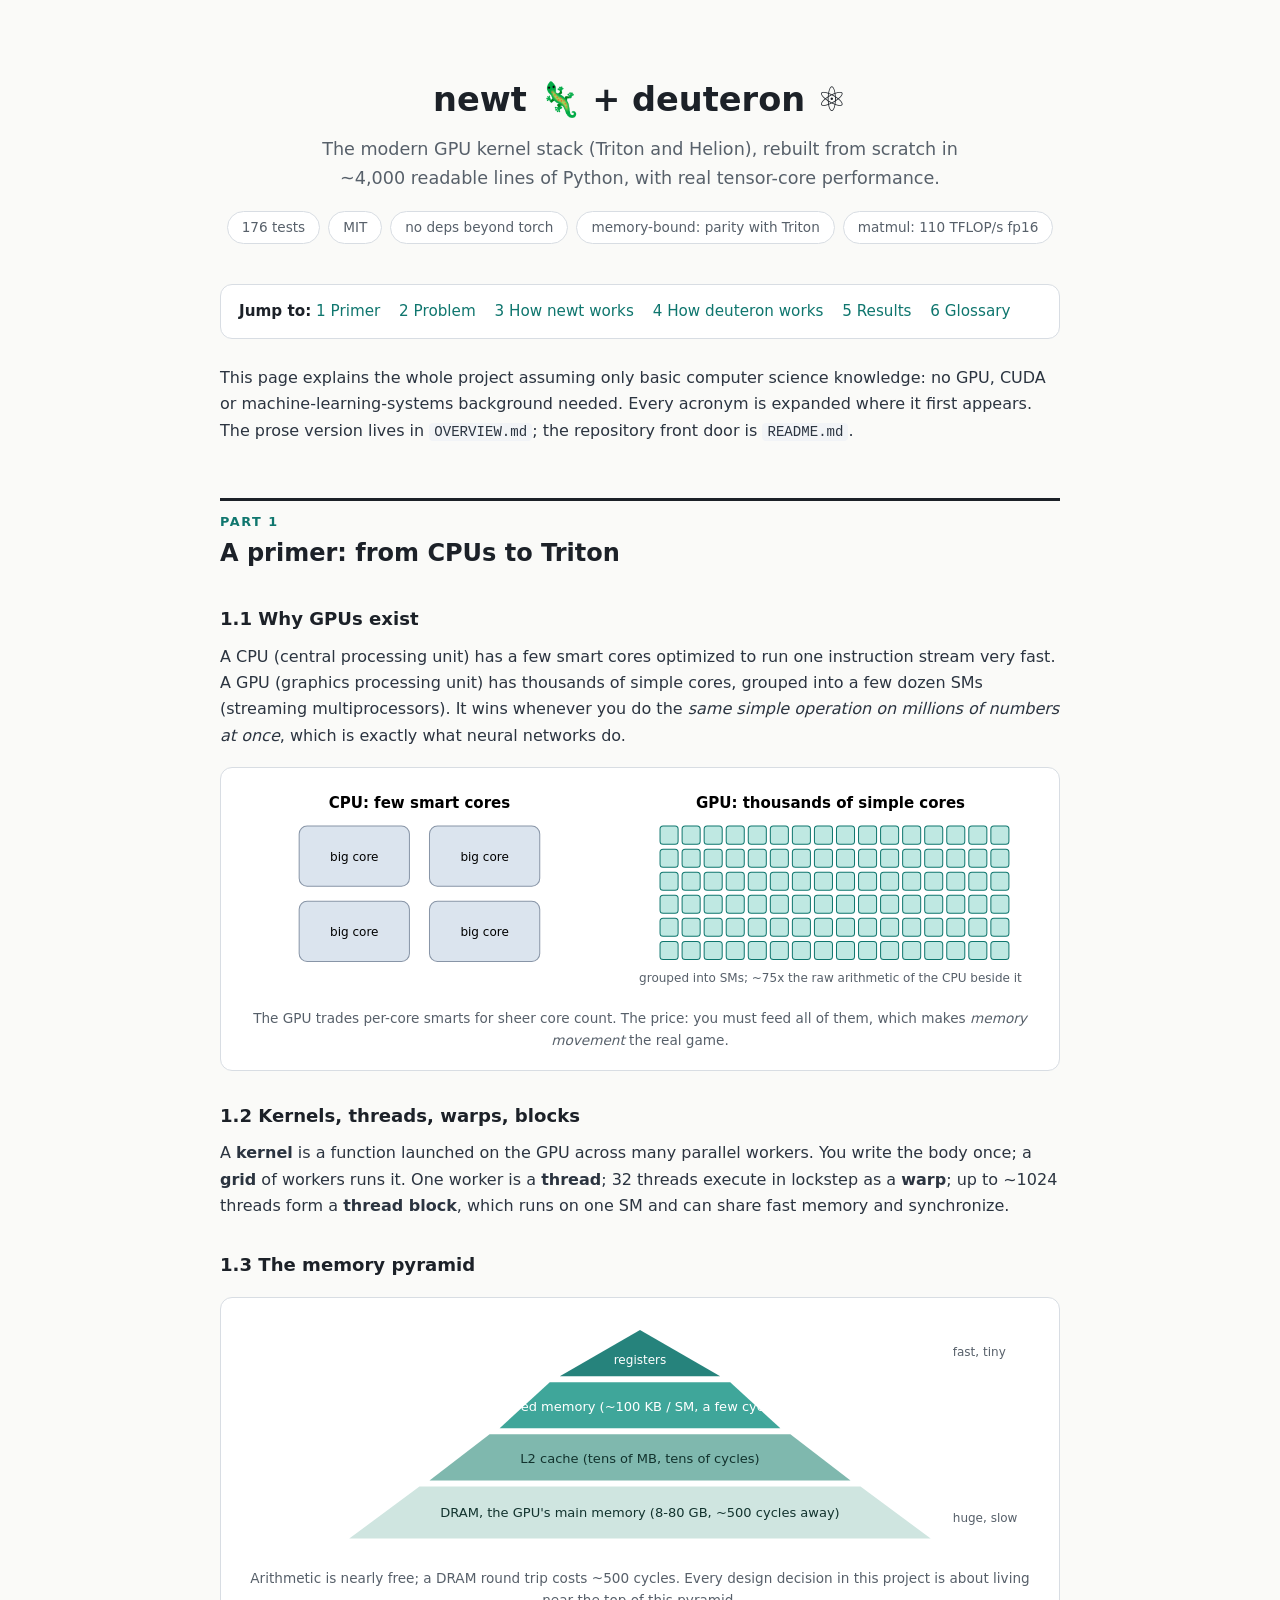
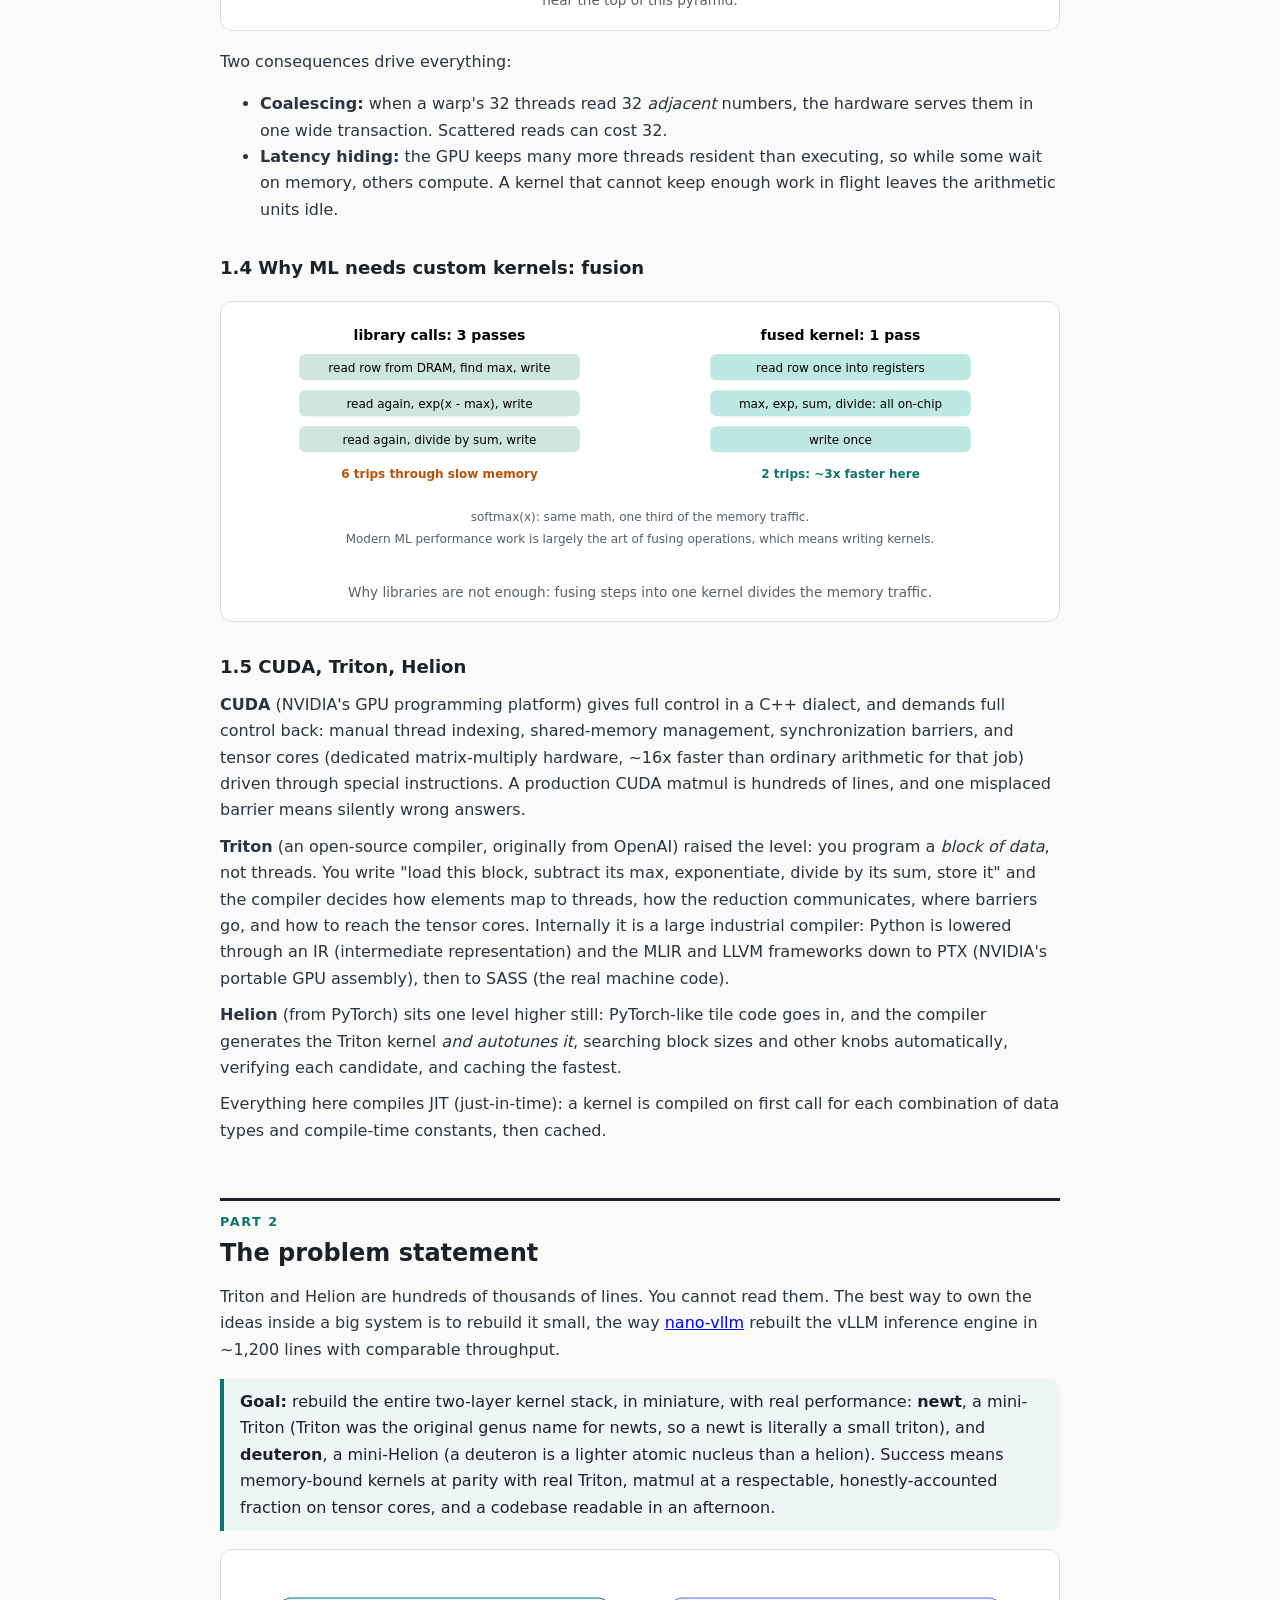
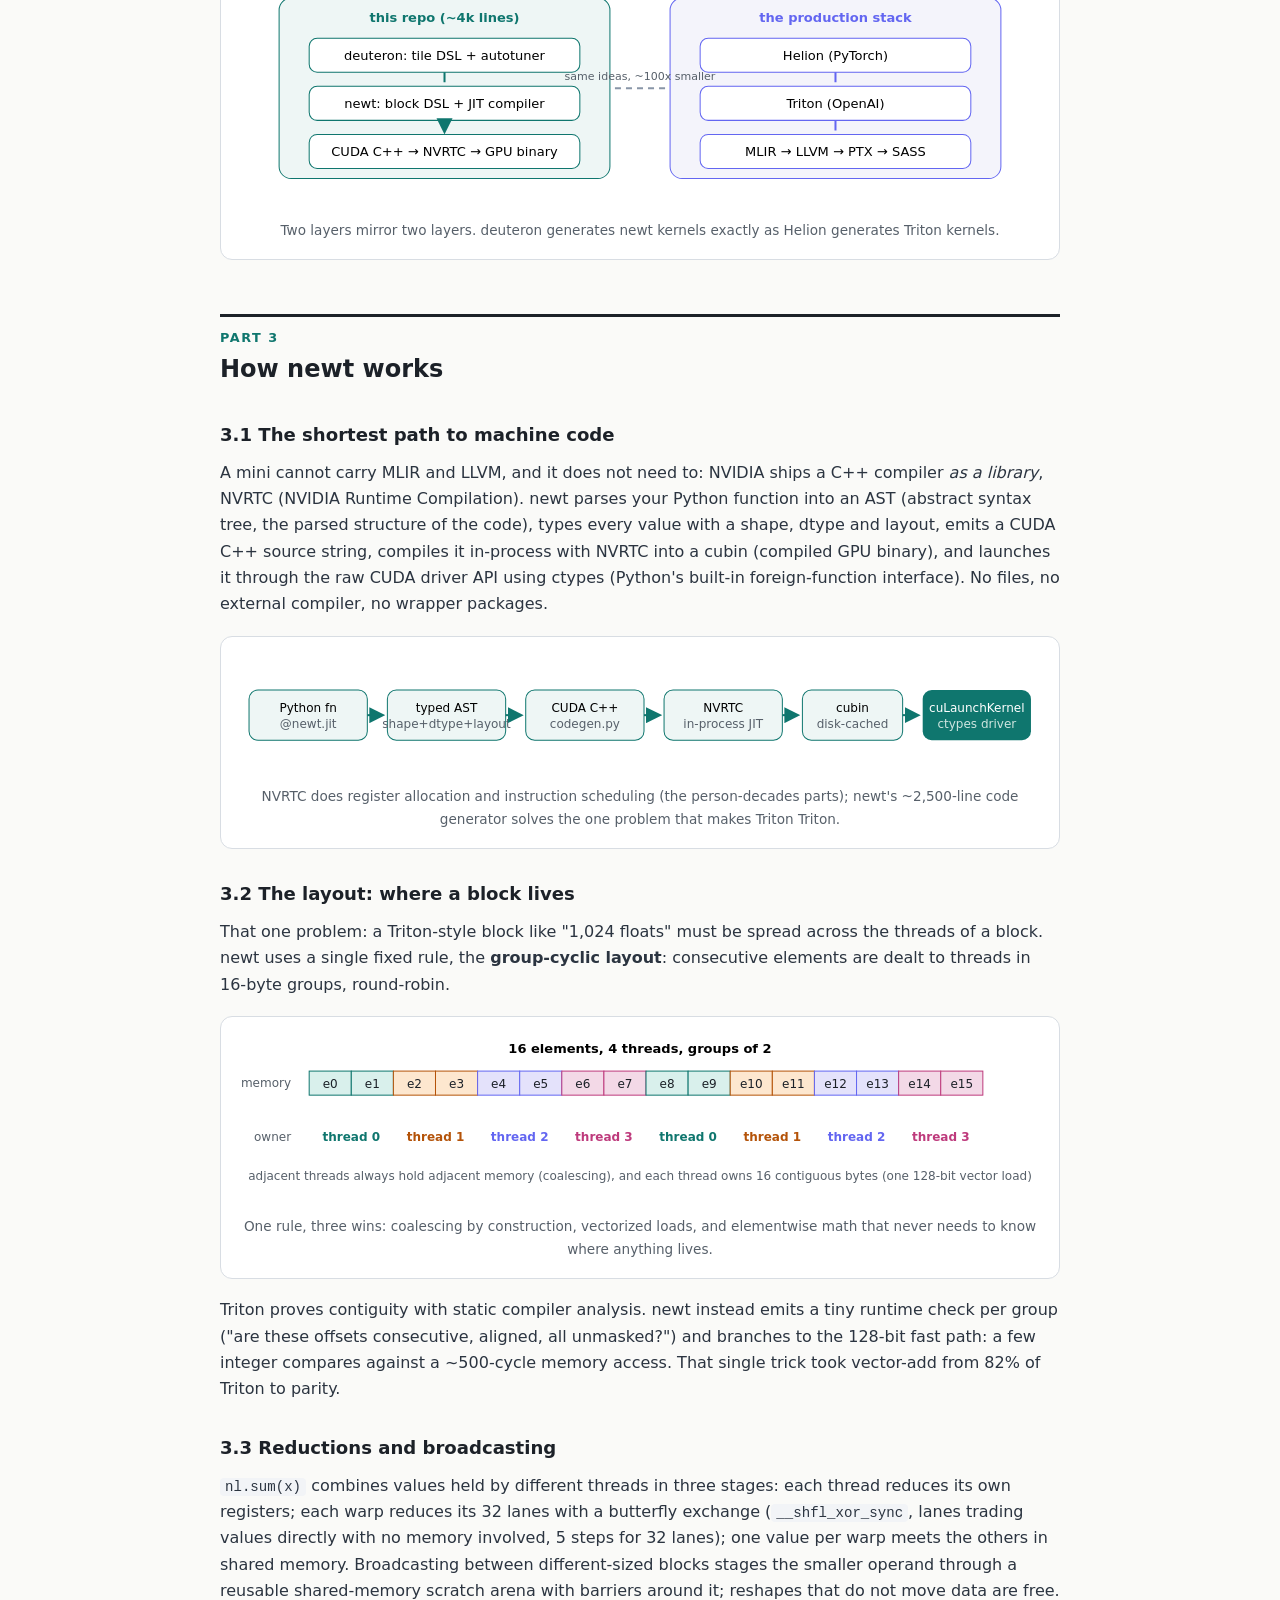
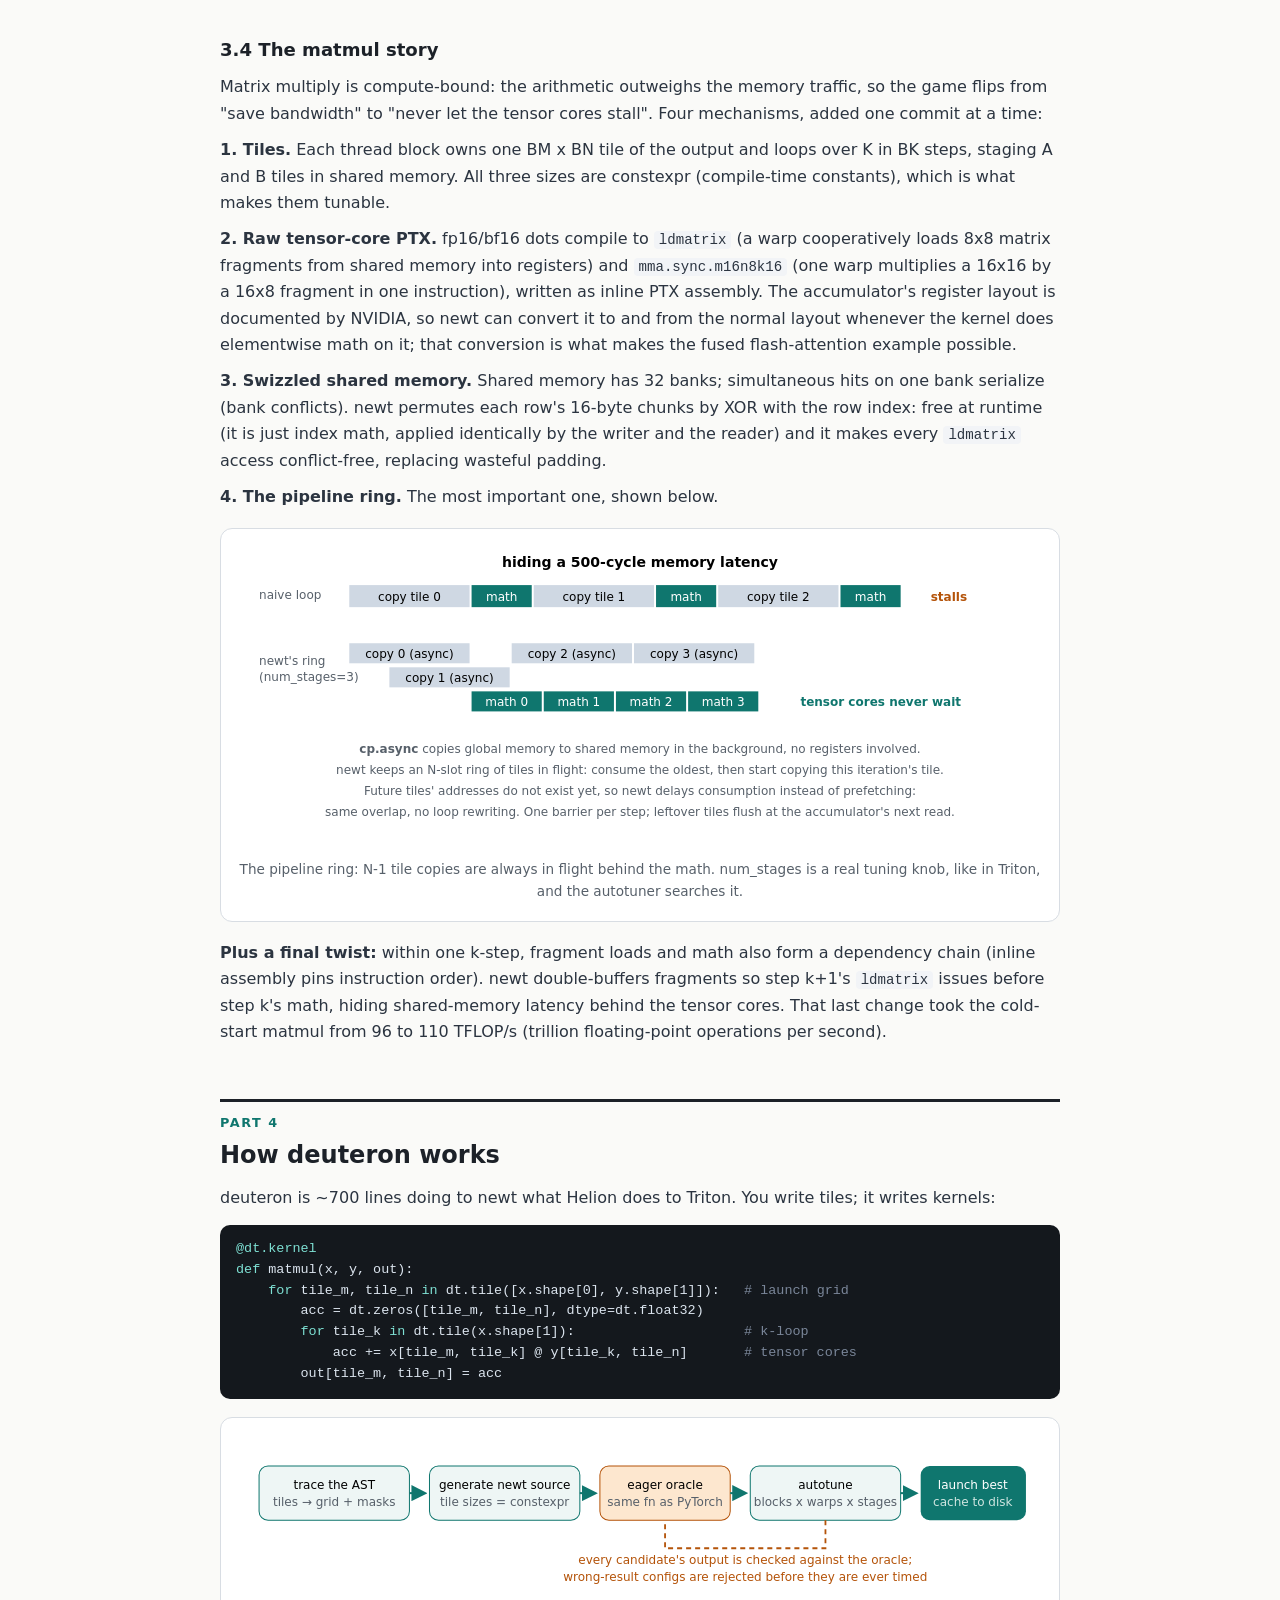
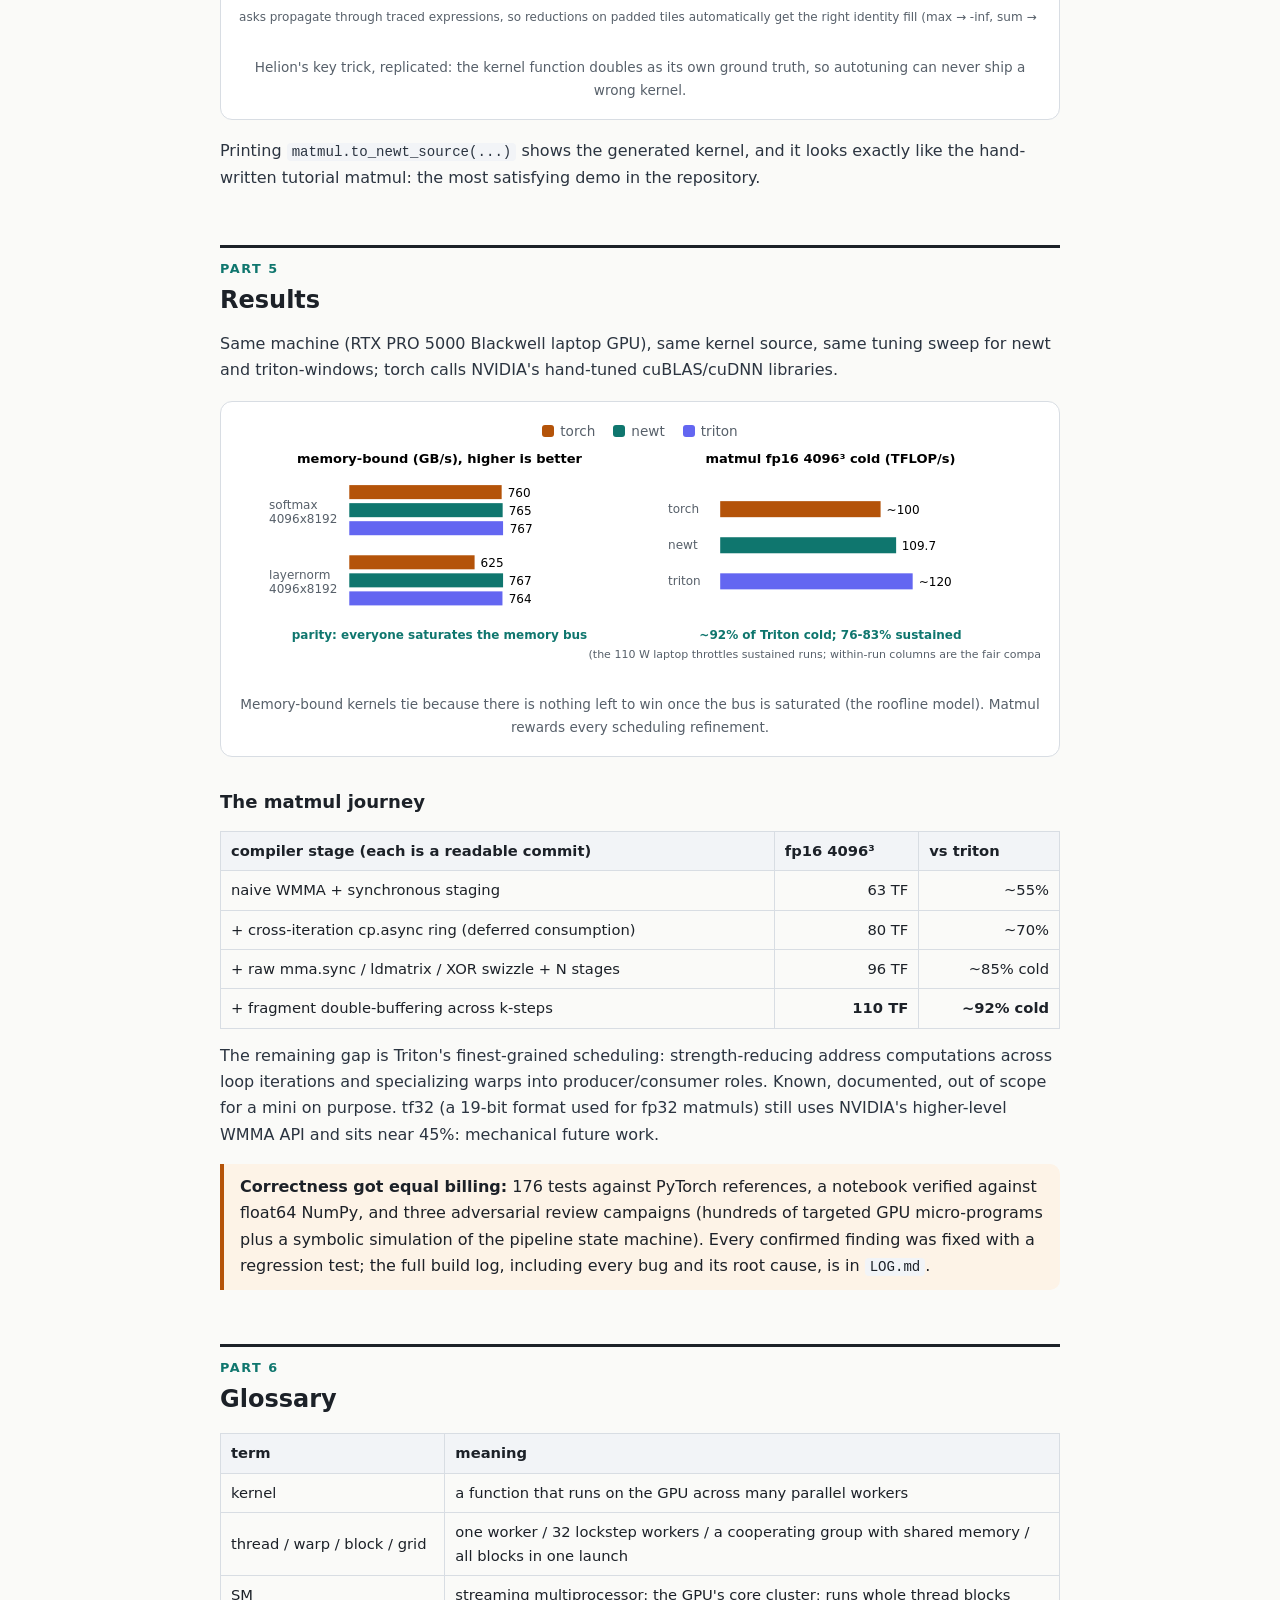
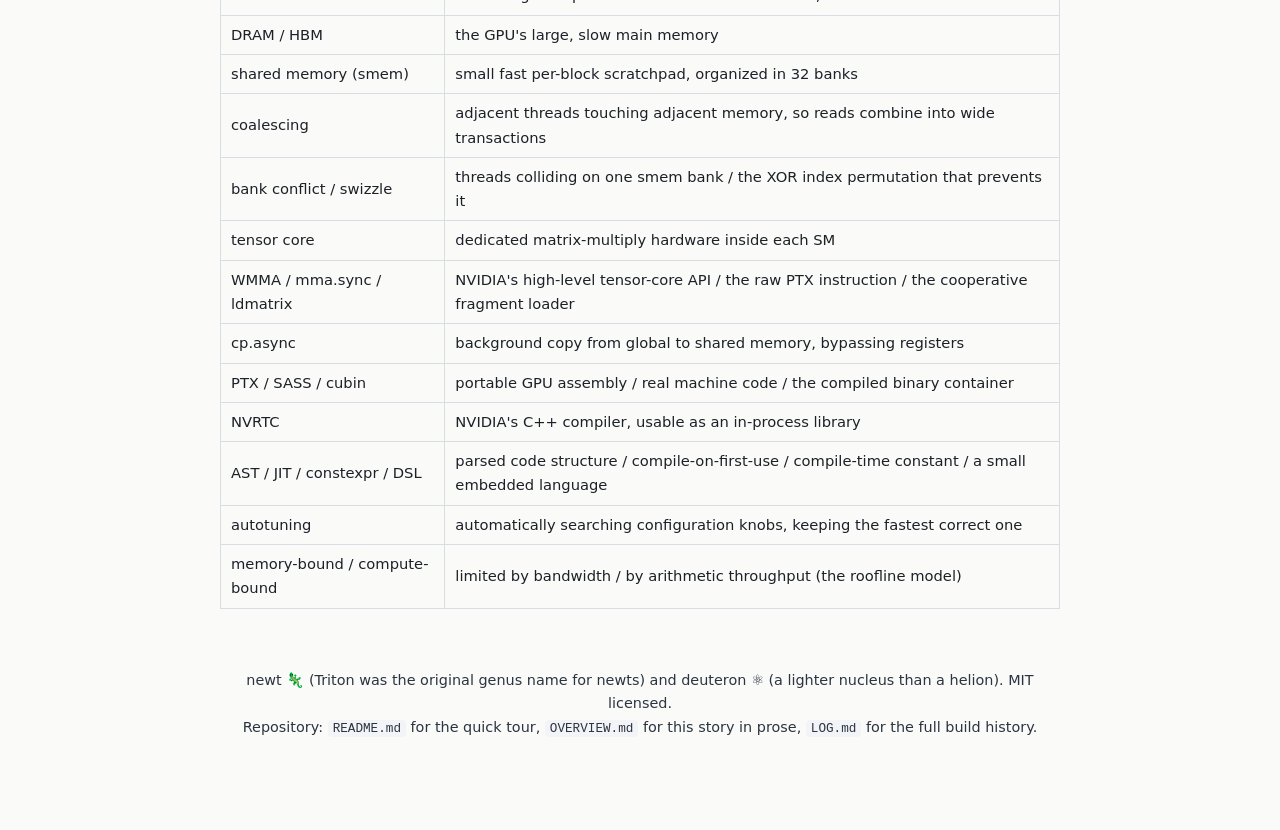
==== OVERVIEW.html @ 7260cf11 "Docs: rewritten README and a from-zero OVERVIEW (markdown + HTML) README is now the full front door:" ====
<!DOCTYPE html>
<html lang="en">
<head>
<meta charset="utf-8">
<meta name="viewport" content="width=device-width, initial-scale=1">
<title>newt + deuteron: the GPU kernel stack, rebuilt small</title>
<style>
  :root {
    --bg: #fafaf8; --ink: #1c2128; --muted: #57606a; --line: #d8dde3;
    --card: #ffffff; --accent: #0f766e; --accent2: #b45309; --code: #f2f4f7;
    --newt: #0f766e; --triton: #6366f1; --torch: #b45309;
  }
  * { box-sizing: border-box; }
  body { margin: 0; font: 16px/1.65 system-ui, "Segoe UI", Roboto, sans-serif;
         color: var(--ink); background: var(--bg); }
  .wrap { max-width: 880px; margin: 0 auto; padding: 24px 20px 80px; }
  header.hero { text-align: center; padding: 48px 0 8px; }
  header.hero h1 { font-size: 2.1rem; margin: 0 0 8px; }
  header.hero p.sub { color: var(--muted); font-size: 1.1rem; margin: 0 auto 6px; max-width: 640px; }
  .pillrow { display: flex; gap: 8px; justify-content: center; flex-wrap: wrap; margin: 18px 0 6px; }
  .pill { background: var(--card); border: 1px solid var(--line); border-radius: 999px;
          padding: 4px 14px; font-size: .85rem; color: var(--muted); }
  nav.toc { background: var(--card); border: 1px solid var(--line); border-radius: 12px;
            padding: 14px 18px; margin: 26px 0; font-size: .95rem; }
  nav.toc a { color: var(--accent); text-decoration: none; margin-right: 14px; white-space: nowrap; }
  h2 { font-size: 1.5rem; margin: 54px 0 6px; padding-top: 10px; border-top: 3px solid var(--ink); }
  h2 .kicker { display: block; font-size: .8rem; letter-spacing: .12em; text-transform: uppercase;
               color: var(--accent); margin-bottom: 2px; }
  h3 { font-size: 1.13rem; margin: 30px 0 6px; }
  p, li { color: #2b3440; }
  p { margin: 10px 0; }
  .figure { background: var(--card); border: 1px solid var(--line); border-radius: 12px;
            padding: 18px; margin: 18px 0; }
  .figure figcaption { font-size: .85rem; color: var(--muted); margin-top: 10px; text-align: center; }
  svg { width: 100%; height: auto; display: block; }
  svg text { font-family: system-ui, "Segoe UI", sans-serif; }
  code, pre { font-family: ui-monospace, "Cascadia Code", Consolas, monospace; }
  code { background: var(--code); border-radius: 4px; padding: 1px 5px; font-size: .88em; }
  pre { background: #14181d; color: #dbe4ee; border-radius: 10px; padding: 14px 16px;
        overflow-x: auto; font-size: .84rem; line-height: 1.55; }
  pre .k { color: #7ee0d3; } pre .c { color: #7a8699; } pre .s { color: #f2c078; }
  table { border-collapse: collapse; width: 100%; margin: 14px 0; font-size: .92rem; }
  th, td { border: 1px solid var(--line); padding: 7px 10px; text-align: left; }
  th { background: var(--code); }
  td.num { text-align: right; font-variant-numeric: tabular-nums; }
  .callout { border-left: 4px solid var(--accent); background: #eef6f5; border-radius: 0 10px 10px 0;
             padding: 10px 16px; margin: 16px 0; }
  .callout.warn { border-color: var(--accent2); background: #fdf3e7; }
  .grid2 { display: grid; grid-template-columns: 1fr 1fr; gap: 16px; }
  @media (max-width: 700px) { .grid2 { grid-template-columns: 1fr; } }
  .legend { display: flex; gap: 18px; justify-content: center; font-size: .85rem; color: var(--muted); }
  .legend span::before { content: ""; display: inline-block; width: 12px; height: 12px;
                          border-radius: 3px; margin-right: 6px; vertical-align: -1px; }
  .legend .l-newt::before { background: var(--newt); }
  .legend .l-triton::before { background: var(--triton); }
  .legend .l-torch::before { background: var(--torch); }
  footer { margin-top: 60px; color: var(--muted); font-size: .9rem; text-align: center; }
</style>
</head>
<body>
<div class="wrap">

<header class="hero">
  <h1>newt 🦎 + deuteron ⚛</h1>
  <p class="sub">The modern GPU kernel stack (Triton and Helion), rebuilt from scratch
     in ~4,000 readable lines of Python, with real tensor-core performance.</p>
  <div class="pillrow">
    <span class="pill">176 tests</span><span class="pill">MIT</span>
    <span class="pill">no deps beyond torch</span>
    <span class="pill">memory-bound: parity with Triton</span>
    <span class="pill">matmul: 110 TFLOP/s fp16</span>
  </div>
</header>

<nav class="toc">
  <strong>Jump to:</strong>
  <a href="#primer">1 Primer</a>
  <a href="#problem">2 Problem</a>
  <a href="#newt">3 How newt works</a>
  <a href="#deuteron">4 How deuteron works</a>
  <a href="#results">5 Results</a>
  <a href="#glossary">6 Glossary</a>
</nav>

<p>This page explains the whole project assuming only basic computer science
knowledge: no GPU, CUDA or machine-learning-systems background needed. Every
acronym is expanded where it first appears. The prose version lives in
<code>OVERVIEW.md</code>; the repository front door is <code>README.md</code>.</p>

<!-- ============================ PRIMER ============================ -->
<h2 id="primer"><span class="kicker">Part 1</span>A primer: from CPUs to Triton</h2>

<h3>1.1 Why GPUs exist</h3>
<p>A CPU (central processing unit) has a few smart cores optimized to run one
instruction stream very fast. A GPU (graphics processing unit) has thousands
of simple cores, grouped into a few dozen SMs (streaming multiprocessors).
It wins whenever you do the <em>same simple operation on millions of numbers at
once</em>, which is exactly what neural networks do.</p>

<figure class="figure">
<svg viewBox="0 0 800 210">
  <text x="180" y="22" text-anchor="middle" font-size="15" font-weight="600">CPU: few smart cores</text>
  <g>
    <rect x="60" y="40" width="110" height="60" rx="8" fill="#dbe4ee" stroke="#8895a7"/>
    <rect x="190" y="40" width="110" height="60" rx="8" fill="#dbe4ee" stroke="#8895a7"/>
    <rect x="60" y="115" width="110" height="60" rx="8" fill="#dbe4ee" stroke="#8895a7"/>
    <rect x="190" y="115" width="110" height="60" rx="8" fill="#dbe4ee" stroke="#8895a7"/>
    <text x="115" y="75" text-anchor="middle" font-size="12">big core</text>
    <text x="245" y="75" text-anchor="middle" font-size="12">big core</text>
    <text x="115" y="150" text-anchor="middle" font-size="12">big core</text>
    <text x="245" y="150" text-anchor="middle" font-size="12">big core</text>
  </g>
  <text x="590" y="22" text-anchor="middle" font-size="15" font-weight="600">GPU: thousands of simple cores</text>
  <g fill="#bfe8e2" stroke="#0f766e">
    <!-- 16 x 6 grid of tiny cores -->
    <g id="gpucores">
      <rect x="420" y="40" width="18" height="18" rx="3"/><rect x="442" y="40" width="18" height="18" rx="3"/><rect x="464" y="40" width="18" height="18" rx="3"/><rect x="486" y="40" width="18" height="18" rx="3"/><rect x="508" y="40" width="18" height="18" rx="3"/><rect x="530" y="40" width="18" height="18" rx="3"/><rect x="552" y="40" width="18" height="18" rx="3"/><rect x="574" y="40" width="18" height="18" rx="3"/><rect x="596" y="40" width="18" height="18" rx="3"/><rect x="618" y="40" width="18" height="18" rx="3"/><rect x="640" y="40" width="18" height="18" rx="3"/><rect x="662" y="40" width="18" height="18" rx="3"/><rect x="684" y="40" width="18" height="18" rx="3"/><rect x="706" y="40" width="18" height="18" rx="3"/><rect x="728" y="40" width="18" height="18" rx="3"/><rect x="750" y="40" width="18" height="18" rx="3"/>
    </g>
    <use href="#gpucores" y="23"/>
    <use href="#gpucores" y="46"/>
    <use href="#gpucores" y="69"/>
    <use href="#gpucores" y="92"/>
    <use href="#gpucores" y="115"/>
  </g>
  <text x="590" y="196" text-anchor="middle" font-size="12" fill="#57606a">grouped into SMs; ~75x the raw arithmetic of the CPU beside it</text>
</svg>
<figcaption>The GPU trades per-core smarts for sheer core count. The price: you must
feed all of them, which makes <em>memory movement</em> the real game.</figcaption>
</figure>

<h3>1.2 Kernels, threads, warps, blocks</h3>
<p>A <strong>kernel</strong> is a function launched on the GPU across many parallel
workers. You write the body once; a <strong>grid</strong> of workers runs it. One worker
is a <strong>thread</strong>; 32 threads execute in lockstep as a <strong>warp</strong>; up to ~1024
threads form a <strong>thread block</strong>, which runs on one SM and can share fast
memory and synchronize.</p>

<h3>1.3 The memory pyramid</h3>
<figure class="figure">
<svg viewBox="0 0 800 240">
  <g text-anchor="middle" font-size="13">
    <polygon points="400,14 480,60 320,60" fill="#0f766e" opacity=".9"/>
    <text x="400" y="48" fill="#fff" font-size="12">registers</text>
    <polygon points="310,66 490,66 540,112 260,112" fill="#2b9d8f" opacity=".9"/>
    <text x="400" y="95" fill="#fff">shared memory (~100 KB / SM, a few cycles)</text>
    <polygon points="250,118 550,118 610,164 190,164" fill="#7fb8ae"/>
    <text x="400" y="147" fill="#12332e">L2 cache (tens of MB, tens of cycles)</text>
    <polygon points="180,170 620,170 690,222 110,222" fill="#cfe5e0"/>
    <text x="400" y="201" fill="#12332e">DRAM, the GPU's main memory (8-80 GB, ~500 cycles away)</text>
    <text x="712" y="40" font-size="12" fill="#57606a" text-anchor="start">fast, tiny</text>
    <text x="712" y="205" font-size="12" fill="#57606a" text-anchor="start">huge, slow</text>
  </g>
</svg>
<figcaption>Arithmetic is nearly free; a DRAM round trip costs ~500 cycles. Every design
decision in this project is about living near the top of this pyramid.</figcaption>
</figure>

<p>Two consequences drive everything:</p>
<ul>
  <li><strong>Coalescing:</strong> when a warp's 32 threads read 32 <em>adjacent</em> numbers,
  the hardware serves them in one wide transaction. Scattered reads can cost 32.</li>
  <li><strong>Latency hiding:</strong> the GPU keeps many more threads resident than
  executing, so while some wait on memory, others compute. A kernel that cannot
  keep enough work in flight leaves the arithmetic units idle.</li>
</ul>

<h3>1.4 Why ML needs custom kernels: fusion</h3>
<figure class="figure">
<svg viewBox="0 0 800 250">
  <g font-size="12">
    <text x="200" y="20" text-anchor="middle" font-weight="600" font-size="14">library calls: 3 passes</text>
    <g>
      <rect x="60" y="34" width="280" height="26" rx="6" fill="#cfe5e0"/><text x="200" y="52" text-anchor="middle">read row from DRAM, find max, write</text>
      <rect x="60" y="70" width="280" height="26" rx="6" fill="#cfe5e0"/><text x="200" y="88" text-anchor="middle">read again, exp(x - max), write</text>
      <rect x="60" y="106" width="280" height="26" rx="6" fill="#cfe5e0"/><text x="200" y="124" text-anchor="middle">read again, divide by sum, write</text>
      <text x="200" y="158" text-anchor="middle" fill="#b45309" font-weight="600">6 trips through slow memory</text>
    </g>
    <text x="600" y="20" text-anchor="middle" font-weight="600" font-size="14">fused kernel: 1 pass</text>
    <g>
      <rect x="470" y="34" width="260" height="26" rx="6" fill="#bfe8e2"/><text x="600" y="52" text-anchor="middle">read row once into registers</text>
      <rect x="470" y="70" width="260" height="26" rx="6" fill="#bfe8e2"/><text x="600" y="88" text-anchor="middle">max, exp, sum, divide: all on-chip</text>
      <rect x="470" y="106" width="260" height="26" rx="6" fill="#bfe8e2"/><text x="600" y="124" text-anchor="middle">write once</text>
      <text x="600" y="158" text-anchor="middle" fill="#0f766e" font-weight="600">2 trips: ~3x faster here</text>
    </g>
    <text x="400" y="200" text-anchor="middle" fill="#57606a">softmax(x): same math, one third of the memory traffic.</text>
    <text x="400" y="222" text-anchor="middle" fill="#57606a">Modern ML performance work is largely the art of fusing operations, which means writing kernels.</text>
  </g>
</svg>
<figcaption>Why libraries are not enough: fusing steps into one kernel divides the memory traffic.</figcaption>
</figure>

<h3>1.5 CUDA, Triton, Helion</h3>
<p><strong>CUDA</strong> (NVIDIA's GPU programming platform) gives full control in a C++
dialect, and demands full control back: manual thread indexing, shared-memory
management, synchronization barriers, and tensor cores (dedicated
matrix-multiply hardware, ~16x faster than ordinary arithmetic for that job)
driven through special instructions. A production CUDA matmul is hundreds of
lines, and one misplaced barrier means silently wrong answers.</p>

<p><strong>Triton</strong> (an open-source compiler, originally from OpenAI) raised the
level: you program a <em>block of data</em>, not threads. You write "load this block,
subtract its max, exponentiate, divide by its sum, store it" and the compiler
decides how elements map to threads, how the reduction communicates, where
barriers go, and how to reach the tensor cores. Internally it is a large
industrial compiler: Python is lowered through an IR (intermediate
representation) and the MLIR and LLVM frameworks down to PTX (NVIDIA's
portable GPU assembly), then to SASS (the real machine code).</p>

<p><strong>Helion</strong> (from PyTorch) sits one level higher still: PyTorch-like tile
code goes in, and the compiler generates the Triton kernel <em>and autotunes it</em>,
searching block sizes and other knobs automatically, verifying each candidate,
and caching the fastest.</p>

<p>Everything here compiles JIT (just-in-time): a kernel is compiled on first
call for each combination of data types and compile-time constants, then cached.</p>

<!-- ============================ PROBLEM ============================ -->
<h2 id="problem"><span class="kicker">Part 2</span>The problem statement</h2>

<p>Triton and Helion are hundreds of thousands of lines. You cannot read them.
The best way to own the ideas inside a big system is to rebuild it small, the
way <a href="https://github.com/GeeeekExplorer/nano-vllm">nano-vllm</a> rebuilt the
vLLM inference engine in ~1,200 lines with comparable throughput.</p>

<div class="callout">
<strong>Goal:</strong> rebuild the entire two-layer kernel stack, in miniature, with
real performance: <strong>newt</strong>, a mini-Triton (Triton was the original genus name
for newts, so a newt is literally a small triton), and <strong>deuteron</strong>, a
mini-Helion (a deuteron is a lighter atomic nucleus than a helion). Success
means memory-bound kernels at parity with real Triton, matmul at a respectable,
honestly-accounted fraction on tensor cores, and a codebase readable in an
afternoon.
</div>

<figure class="figure">
<svg viewBox="0 0 800 240">
  <g font-size="13">
    <rect x="40" y="30" width="330" height="180" rx="12" fill="#eef6f5" stroke="#0f766e"/>
    <text x="205" y="54" text-anchor="middle" font-weight="700" fill="#0f766e">this repo (~4k lines)</text>
    <rect x="70" y="70" width="270" height="34" rx="8" fill="#fff" stroke="#0f766e"/>
    <text x="205" y="92" text-anchor="middle">deuteron: tile DSL + autotuner</text>
    <rect x="70" y="118" width="270" height="34" rx="8" fill="#fff" stroke="#0f766e"/>
    <text x="205" y="140" text-anchor="middle">newt: block DSL + JIT compiler</text>
    <rect x="70" y="166" width="270" height="34" rx="8" fill="#fff" stroke="#0f766e"/>
    <text x="205" y="188" text-anchor="middle">CUDA C++ &#8594; NVRTC &#8594; GPU binary</text>
    <path d="M205 104 v10 M205 152 v10" stroke="#0f766e" stroke-width="2" marker-end="url(#arr)"/>
    <rect x="430" y="30" width="330" height="180" rx="12" fill="#f4f4fb" stroke="#6366f1"/>
    <text x="595" y="54" text-anchor="middle" font-weight="700" fill="#6366f1">the production stack</text>
    <rect x="460" y="70" width="270" height="34" rx="8" fill="#fff" stroke="#6366f1"/>
    <text x="595" y="92" text-anchor="middle">Helion (PyTorch)</text>
    <rect x="460" y="118" width="270" height="34" rx="8" fill="#fff" stroke="#6366f1"/>
    <text x="595" y="140" text-anchor="middle">Triton (OpenAI)</text>
    <rect x="460" y="166" width="270" height="34" rx="8" fill="#fff" stroke="#6366f1"/>
    <text x="595" y="188" text-anchor="middle">MLIR &#8594; LLVM &#8594; PTX &#8594; SASS</text>
    <path d="M595 104 v10 M595 152 v10" stroke="#6366f1" stroke-width="2"/>
    <path d="M375 120 h50" stroke="#8895a7" stroke-width="2" stroke-dasharray="6 5"/>
    <text x="400" y="112" text-anchor="middle" font-size="11" fill="#57606a">same ideas, ~100x smaller</text>
  </g>
  <defs><marker id="arr" markerWidth="8" markerHeight="8" refX="6" refY="4" orient="auto">
    <path d="M0,0 L8,4 L0,8 z" fill="#0f766e"/></marker></defs>
</svg>
<figcaption>Two layers mirror two layers. deuteron generates newt kernels exactly as Helion generates Triton kernels.</figcaption>
</figure>

<!-- ============================ NEWT ============================ -->
<h2 id="newt"><span class="kicker">Part 3</span>How newt works</h2>

<h3>3.1 The shortest path to machine code</h3>
<p>A mini cannot carry MLIR and LLVM, and it does not need to: NVIDIA ships a
C++ compiler <em>as a library</em>, NVRTC (NVIDIA Runtime Compilation). newt parses
your Python function into an AST (abstract syntax tree, the parsed structure
of the code), types every value with a shape, dtype and layout, emits a CUDA
C++ source string, compiles it in-process with NVRTC into a cubin (compiled
GPU binary), and launches it through the raw CUDA driver API using ctypes
(Python's built-in foreign-function interface). No files, no external
compiler, no wrapper packages.</p>

<figure class="figure">
<svg viewBox="0 0 800 120">
  <g font-size="12" text-anchor="middle">
    <rect x="10"  y="35" width="118" height="50" rx="9" fill="#eef6f5" stroke="#0f766e"/><text x="69"  y="57">Python fn</text><text x="69" y="73" fill="#57606a">@newt.jit</text>
    <rect x="148" y="35" width="118" height="50" rx="9" fill="#eef6f5" stroke="#0f766e"/><text x="207" y="57">typed AST</text><text x="207" y="73" fill="#57606a">shape+dtype+layout</text>
    <rect x="286" y="35" width="118" height="50" rx="9" fill="#eef6f5" stroke="#0f766e"/><text x="345" y="57">CUDA C++</text><text x="345" y="73" fill="#57606a">codegen.py</text>
    <rect x="424" y="35" width="118" height="50" rx="9" fill="#eef6f5" stroke="#0f766e"/><text x="483" y="57">NVRTC</text><text x="483" y="73" fill="#57606a">in-process JIT</text>
    <rect x="562" y="35" width="100" height="50" rx="9" fill="#eef6f5" stroke="#0f766e"/><text x="612" y="57">cubin</text><text x="612" y="73" fill="#57606a">disk-cached</text>
    <rect x="682" y="35" width="108" height="50" rx="9" fill="#0f766e"/><text x="736" y="57" fill="#fff">cuLaunchKernel</text><text x="736" y="73" fill="#cfe5e0">ctypes driver</text>
    <g stroke="#0f766e" stroke-width="2" marker-end="url(#arr)">
      <path d="M128 60 h14"/><path d="M266 60 h14"/><path d="M404 60 h14"/><path d="M542 60 h14"/><path d="M662 60 h14"/>
    </g>
  </g>
</svg>
<figcaption>NVRTC does register allocation and instruction scheduling (the person-decades parts);
newt's ~2,500-line code generator solves the one problem that makes Triton Triton.</figcaption>
</figure>

<h3>3.2 The layout: where a block lives</h3>
<p>That one problem: a Triton-style block like "1,024 floats" must be spread
across the threads of a block. newt uses a single fixed rule, the
<strong>group-cyclic layout</strong>: consecutive elements are dealt to threads in 16-byte
groups, round-robin.</p>

<figure class="figure">
<svg viewBox="0 0 800 170">
  <g font-size="12" text-anchor="middle">
    <text x="400" y="18" font-weight="600" font-size="13">16 elements, 4 threads, groups of 2</text>
    <!-- memory row -->
    <g>
      <text x="52" y="52" text-anchor="end" fill="#57606a">memory</text>
      <g id="cells">
        <rect x="70"  y="36" width="42" height="24" fill="#d9f0ec" stroke="#0f766e"/><rect x="112" y="36" width="42" height="24" fill="#d9f0ec" stroke="#0f766e"/>
        <rect x="154" y="36" width="42" height="24" fill="#fde7cf" stroke="#b45309"/><rect x="196" y="36" width="42" height="24" fill="#fde7cf" stroke="#b45309"/>
        <rect x="238" y="36" width="42" height="24" fill="#e4e2fb" stroke="#6366f1"/><rect x="280" y="36" width="42" height="24" fill="#e4e2fb" stroke="#6366f1"/>
        <rect x="322" y="36" width="42" height="24" fill="#f3d9e7" stroke="#be3a7c"/><rect x="364" y="36" width="42" height="24" fill="#f3d9e7" stroke="#be3a7c"/>
        <rect x="406" y="36" width="42" height="24" fill="#d9f0ec" stroke="#0f766e"/><rect x="448" y="36" width="42" height="24" fill="#d9f0ec" stroke="#0f766e"/>
        <rect x="490" y="36" width="42" height="24" fill="#fde7cf" stroke="#b45309"/><rect x="532" y="36" width="42" height="24" fill="#fde7cf" stroke="#b45309"/>
        <rect x="574" y="36" width="42" height="24" fill="#e4e2fb" stroke="#6366f1"/><rect x="616" y="36" width="42" height="24" fill="#e4e2fb" stroke="#6366f1"/>
        <rect x="658" y="36" width="42" height="24" fill="#f3d9e7" stroke="#be3a7c"/><rect x="700" y="36" width="42" height="24" fill="#f3d9e7" stroke="#be3a7c"/>
      </g>
      <g fill="#1c2128">
        <text x="91" y="53">e0</text><text x="133" y="53">e1</text><text x="175" y="53">e2</text><text x="217" y="53">e3</text>
        <text x="259" y="53">e4</text><text x="301" y="53">e5</text><text x="343" y="53">e6</text><text x="385" y="53">e7</text>
        <text x="427" y="53">e8</text><text x="469" y="53">e9</text><text x="511" y="53">e10</text><text x="553" y="53">e11</text>
        <text x="595" y="53">e12</text><text x="637" y="53">e13</text><text x="679" y="53">e14</text><text x="721" y="53">e15</text>
      </g>
    </g>
    <!-- thread ownership row -->
    <g>
      <text x="52" y="106" text-anchor="end" fill="#57606a">owner</text>
      <text x="112" y="106" fill="#0f766e" font-weight="700">thread 0</text>
      <text x="196" y="106" fill="#b45309" font-weight="700">thread 1</text>
      <text x="280" y="106" fill="#6366f1" font-weight="700">thread 2</text>
      <text x="364" y="106" fill="#be3a7c" font-weight="700">thread 3</text>
      <text x="448" y="106" fill="#0f766e" font-weight="700">thread 0</text>
      <text x="532" y="106" fill="#b45309" font-weight="700">thread 1</text>
      <text x="616" y="106" fill="#6366f1" font-weight="700">thread 2</text>
      <text x="700" y="106" fill="#be3a7c" font-weight="700">thread 3</text>
    </g>
    <text x="400" y="145" fill="#57606a">adjacent threads always hold adjacent memory (coalescing), and each thread owns
    16 contiguous bytes (one 128-bit vector load)</text>
  </g>
</svg>
<figcaption>One rule, three wins: coalescing by construction, vectorized loads, and elementwise
math that never needs to know where anything lives.</figcaption>
</figure>

<p>Triton proves contiguity with static compiler analysis. newt instead emits a
tiny runtime check per group ("are these offsets consecutive, aligned, all
unmasked?") and branches to the 128-bit fast path: a few integer compares
against a ~500-cycle memory access. That single trick took vector-add from 82%
of Triton to parity.</p>

<h3>3.3 Reductions and broadcasting</h3>
<p><code>nl.sum(x)</code> combines values held by different threads in three stages:
each thread reduces its own registers; each warp reduces its 32 lanes with a
butterfly exchange (<code>__shfl_xor_sync</code>, lanes trading values directly with no
memory involved, 5 steps for 32 lanes); one value per warp meets the others in
shared memory. Broadcasting between different-sized blocks stages the smaller
operand through a reusable shared-memory scratch arena with barriers around it;
reshapes that do not move data are free.</p>

<h3>3.4 The matmul story</h3>
<p>Matrix multiply is compute-bound: the arithmetic outweighs the memory
traffic, so the game flips from "save bandwidth" to "never let the tensor
cores stall". Four mechanisms, added one commit at a time:</p>

<p><strong>1. Tiles.</strong> Each thread block owns one BM x BN tile of the output and
loops over K in BK steps, staging A and B tiles in shared memory. All three
sizes are constexpr (compile-time constants), which is what makes them tunable.</p>

<p><strong>2. Raw tensor-core PTX.</strong> fp16/bf16 dots compile to
<code>ldmatrix</code> (a warp cooperatively loads 8x8 matrix fragments from shared
memory into registers) and <code>mma.sync.m16n8k16</code> (one warp multiplies a 16x16
by a 16x8 fragment in one instruction), written as inline PTX assembly. The
accumulator's register layout is documented by NVIDIA, so newt can convert it
to and from the normal layout whenever the kernel does elementwise math on it;
that conversion is what makes the fused flash-attention example possible.</p>

<p><strong>3. Swizzled shared memory.</strong> Shared memory has 32 banks; simultaneous
hits on one bank serialize (bank conflicts). newt permutes each row's 16-byte
chunks by XOR with the row index: free at runtime (it is just index math,
applied identically by the writer and the reader) and it makes every
<code>ldmatrix</code> access conflict-free, replacing wasteful padding.</p>

<p><strong>4. The pipeline ring.</strong> The most important one, shown below.</p>

<figure class="figure">
<svg viewBox="0 0 800 300">
  <g font-size="12">
    <text x="400" y="20" text-anchor="middle" font-weight="600" font-size="14">hiding a 500-cycle memory latency</text>
    <text x="20" y="52" fill="#57606a">naive loop</text>
    <g>
      <rect x="110" y="38" width="120" height="22" fill="#cfd8e3"/><text x="170" y="54" text-anchor="middle">copy tile 0</text>
      <rect x="232" y="38" width="60" height="22" fill="#0f766e"/><text x="262" y="54" text-anchor="middle" fill="#fff">math</text>
      <rect x="294" y="38" width="120" height="22" fill="#cfd8e3"/><text x="354" y="54" text-anchor="middle">copy tile 1</text>
      <rect x="416" y="38" width="60" height="22" fill="#0f766e"/><text x="446" y="54" text-anchor="middle" fill="#fff">math</text>
      <rect x="478" y="38" width="120" height="22" fill="#cfd8e3"/><text x="538" y="54" text-anchor="middle">copy tile 2</text>
      <rect x="600" y="38" width="60" height="22" fill="#0f766e"/><text x="630" y="54" text-anchor="middle" fill="#fff">math</text>
      <text x="690" y="54" fill="#b45309" font-weight="600">stalls</text>
    </g>
    <text x="20" y="118" fill="#57606a">newt's ring</text>
    <text x="20" y="134" fill="#57606a">(num_stages=3)</text>
    <g>
      <!-- copies overlap math via cp.async -->
      <rect x="110" y="96" width="120" height="20" fill="#cfd8e3"/><text x="170" y="111" text-anchor="middle">copy 0 (async)</text>
      <rect x="150" y="120" width="120" height="20" fill="#cfd8e3"/><text x="210" y="135" text-anchor="middle">copy 1 (async)</text>
      <rect x="232" y="144" width="70" height="20" fill="#0f766e"/><text x="267" y="159" text-anchor="middle" fill="#fff">math 0</text>
      <rect x="240" y="120" width="0" height="0"/>
      <rect x="252" y="96" width="120" height="20" fill="#cfd8e3" opacity="0"/>
      <rect x="272" y="96" width="120" height="20" fill="#cfd8e3"/><text x="332" y="111" text-anchor="middle">copy 2 (async)</text>
      <rect x="304" y="144" width="70" height="20" fill="#0f766e"/><text x="339" y="159" text-anchor="middle" fill="#fff">math 1</text>
      <rect x="376" y="144" width="70" height="20" fill="#0f766e"/><text x="411" y="159" text-anchor="middle" fill="#fff">math 2</text>
      <rect x="394" y="96" width="120" height="20" fill="#cfd8e3"/><text x="454" y="111" text-anchor="middle">copy 3 (async)</text>
      <rect x="448" y="144" width="70" height="20" fill="#0f766e"/><text x="483" y="159" text-anchor="middle" fill="#fff">math 3</text>
      <text x="560" y="159" fill="#0f766e" font-weight="600">tensor cores never wait</text>
    </g>
    <g fill="#57606a">
      <text x="400" y="205" text-anchor="middle"><tspan font-weight="600">cp.async</tspan> copies global memory to shared memory in the background, no registers involved.</text>
      <text x="400" y="226" text-anchor="middle">newt keeps an N-slot ring of tiles in flight: consume the oldest, then start copying this iteration's tile.</text>
      <text x="400" y="247" text-anchor="middle">Future tiles' addresses do not exist yet, so newt delays consumption instead of prefetching:</text>
      <text x="400" y="268" text-anchor="middle">same overlap, no loop rewriting. One barrier per step; leftover tiles flush at the accumulator's next read.</text>
    </g>
  </g>
</svg>
<figcaption>The pipeline ring: N-1 tile copies are always in flight behind the math.
num_stages is a real tuning knob, like in Triton, and the autotuner searches it.</figcaption>
</figure>

<p><strong>Plus a final twist:</strong> within one k-step, fragment loads and math also
form a dependency chain (inline assembly pins instruction order). newt
double-buffers fragments so step k+1's <code>ldmatrix</code> issues before step k's
math, hiding shared-memory latency behind the tensor cores. That last change
took the cold-start matmul from 96 to 110 TFLOP/s (trillion floating-point
operations per second).</p>

<!-- ============================ DEUTERON ============================ -->
<h2 id="deuteron"><span class="kicker">Part 4</span>How deuteron works</h2>

<p>deuteron is ~700 lines doing to newt what Helion does to Triton. You write
tiles; it writes kernels:</p>

<pre><span class="k">@dt.kernel</span>
<span class="k">def</span> matmul(x, y, out):
    <span class="k">for</span> tile_m, tile_n <span class="k">in</span> dt.tile([x.shape[0], y.shape[1]]):   <span class="c"># launch grid</span>
        acc = dt.zeros([tile_m, tile_n], dtype=dt.float32)
        <span class="k">for</span> tile_k <span class="k">in</span> dt.tile(x.shape[1]):                     <span class="c"># k-loop</span>
            acc += x[tile_m, tile_k] @ y[tile_k, tile_n]       <span class="c"># tensor cores</span>
        out[tile_m, tile_n] = acc</pre>

<figure class="figure">
<svg viewBox="0 0 800 210">
  <g font-size="12" text-anchor="middle">
    <rect x="20"  y="30" width="150" height="54" rx="9" fill="#eef6f5" stroke="#0f766e"/><text x="95" y="53">trace the AST</text><text x="95" y="70" fill="#57606a">tiles &#8594; grid + masks</text>
    <rect x="190" y="30" width="150" height="54" rx="9" fill="#eef6f5" stroke="#0f766e"/><text x="265" y="53">generate newt source</text><text x="265" y="70" fill="#57606a">tile sizes = constexpr</text>
    <rect x="360" y="30" width="130" height="54" rx="9" fill="#fde7cf" stroke="#b45309"/><text x="425" y="53">eager oracle</text><text x="425" y="70" fill="#57606a">same fn as PyTorch</text>
    <rect x="510" y="30" width="150" height="54" rx="9" fill="#eef6f5" stroke="#0f766e"/><text x="585" y="53">autotune</text><text x="585" y="70" fill="#57606a">blocks x warps x stages</text>
    <rect x="680" y="30" width="105" height="54" rx="9" fill="#0f766e"/><text x="732" y="53" fill="#fff">launch best</text><text x="732" y="70" fill="#cfe5e0">cache to disk</text>
    <g stroke="#0f766e" stroke-width="2" marker-end="url(#arr)">
      <path d="M170 57 h14"/><path d="M340 57 h14"/><path d="M490 57 h14"/><path d="M660 57 h14"/>
    </g>
    <path d="M585 84 v28 h-160 v-24" stroke="#b45309" stroke-width="1.8" fill="none" stroke-dasharray="5 4"/>
    <text x="505" y="128" fill="#b45309">every candidate's output is checked against the oracle;</text>
    <text x="505" y="145" fill="#b45309">wrong-result configs are rejected before they are ever timed</text>
    <text x="400" y="185" fill="#57606a">masks propagate through traced expressions, so reductions on padded tiles
    automatically get the right identity fill (max &#8594; -inf, sum &#8594; 0)</text>
  </g>
</svg>
<figcaption>Helion's key trick, replicated: the kernel function doubles as its own ground truth,
so autotuning can never ship a wrong kernel.</figcaption>
</figure>

<p>Printing <code>matmul.to_newt_source(...)</code> shows the generated kernel, and it
looks exactly like the hand-written tutorial matmul: the most satisfying demo
in the repository.</p>

<!-- ============================ RESULTS ============================ -->
<h2 id="results"><span class="kicker">Part 5</span>Results</h2>

<p>Same machine (RTX PRO 5000 Blackwell laptop GPU), same kernel source, same
tuning sweep for newt and triton-windows; torch calls NVIDIA's hand-tuned
cuBLAS/cuDNN libraries.</p>

<figure class="figure">
  <div class="legend"><span class="l-torch">torch</span><span class="l-newt">newt</span><span class="l-triton">triton</span></div>
  <svg viewBox="0 0 800 240">
    <g font-size="12">
      <text x="200" y="20" text-anchor="middle" font-weight="600" font-size="13">memory-bound (GB/s), higher is better</text>
      <!-- softmax 760 765 767 ; layernorm 625 767 764 (scale: 0.2 px per GB/s) -->
      <g>
        <text x="30" y="66" fill="#57606a">softmax</text><text x="30" y="80" fill="#57606a">4096x8192</text>
        <rect x="110" y="42" width="152" height="14" fill="#b45309"/><text x="268" y="54">760</text>
        <rect x="110" y="60" width="153" height="14" fill="#0f766e"/><text x="269" y="72">765</text>
        <rect x="110" y="78" width="153.4" height="14" fill="#6366f1"/><text x="270" y="90">767</text>
      </g>
      <g>
        <text x="30" y="136" fill="#57606a">layernorm</text><text x="30" y="150" fill="#57606a">4096x8192</text>
        <rect x="110" y="112" width="125" height="14" fill="#b45309"/><text x="241" y="124">625</text>
        <rect x="110" y="130" width="153.4" height="14" fill="#0f766e"/><text x="269" y="142">767</text>
        <rect x="110" y="148" width="152.8" height="14" fill="#6366f1"/><text x="269" y="160">764</text>
      </g>
      <text x="200" y="196" text-anchor="middle" fill="#0f766e" font-weight="600">parity: everyone saturates the memory bus</text>

      <text x="590" y="20" text-anchor="middle" font-weight="600" font-size="13">matmul fp16 4096&#179; cold (TFLOP/s)</text>
      <!-- 100 / 109.7 / 120 : scale 1.6 px per TF -->
      <g>
        <text x="428" y="70" fill="#57606a">torch</text>
        <rect x="480" y="58" width="160" height="16" fill="#b45309"/><text x="646" y="71">~100</text>
        <text x="428" y="106" fill="#57606a">newt</text>
        <rect x="480" y="94" width="175.5" height="16" fill="#0f766e"/><text x="661" y="107">109.7</text>
        <text x="428" y="142" fill="#57606a">triton</text>
        <rect x="480" y="130" width="192" height="16" fill="#6366f1"/><text x="678" y="143">~120</text>
      </g>
      <text x="590" y="196" text-anchor="middle" fill="#0f766e" font-weight="600">~92% of Triton cold; 76-83% sustained</text>
      <text x="590" y="214" text-anchor="middle" fill="#57606a" font-size="11">(the 110 W laptop throttles sustained runs; within-run columns are the fair comparison)</text>
    </g>
  </svg>
<figcaption>Memory-bound kernels tie because there is nothing left to win once the bus is
saturated (the roofline model). Matmul rewards every scheduling refinement.</figcaption>
</figure>

<h3>The matmul journey</h3>
<table>
  <tr><th>compiler stage (each is a readable commit)</th><th>fp16 4096&#179;</th><th>vs triton</th></tr>
  <tr><td>naive WMMA + synchronous staging</td><td class="num">63 TF</td><td class="num">~55%</td></tr>
  <tr><td>+ cross-iteration cp.async ring (deferred consumption)</td><td class="num">80 TF</td><td class="num">~70%</td></tr>
  <tr><td>+ raw mma.sync / ldmatrix / XOR swizzle + N stages</td><td class="num">96 TF</td><td class="num">~85% cold</td></tr>
  <tr><td>+ fragment double-buffering across k-steps</td><td class="num"><strong>110 TF</strong></td><td class="num"><strong>~92% cold</strong></td></tr>
</table>

<p>The remaining gap is Triton's finest-grained scheduling: strength-reducing
address computations across loop iterations and specializing warps into
producer/consumer roles. Known, documented, out of scope for a mini on
purpose. tf32 (a 19-bit format used for fp32 matmuls) still uses NVIDIA's
higher-level WMMA API and sits near 45%: mechanical future work.</p>

<div class="callout warn">
<strong>Correctness got equal billing:</strong> 176 tests against PyTorch references, a
notebook verified against float64 NumPy, and three adversarial review
campaigns (hundreds of targeted GPU micro-programs plus a symbolic simulation
of the pipeline state machine). Every confirmed finding was fixed with a
regression test; the full build log, including every bug and its root cause,
is in <code>LOG.md</code>.
</div>

<!-- ============================ GLOSSARY ============================ -->
<h2 id="glossary"><span class="kicker">Part 6</span>Glossary</h2>
<table>
  <tr><th>term</th><th>meaning</th></tr>
  <tr><td>kernel</td><td>a function that runs on the GPU across many parallel workers</td></tr>
  <tr><td>thread / warp / block / grid</td><td>one worker / 32 lockstep workers / a cooperating group with shared memory / all blocks in one launch</td></tr>
  <tr><td>SM</td><td>streaming multiprocessor: the GPU's core cluster; runs whole thread blocks</td></tr>
  <tr><td>DRAM / HBM</td><td>the GPU's large, slow main memory</td></tr>
  <tr><td>shared memory (smem)</td><td>small fast per-block scratchpad, organized in 32 banks</td></tr>
  <tr><td>coalescing</td><td>adjacent threads touching adjacent memory, so reads combine into wide transactions</td></tr>
  <tr><td>bank conflict / swizzle</td><td>threads colliding on one smem bank / the XOR index permutation that prevents it</td></tr>
  <tr><td>tensor core</td><td>dedicated matrix-multiply hardware inside each SM</td></tr>
  <tr><td>WMMA / mma.sync / ldmatrix</td><td>NVIDIA's high-level tensor-core API / the raw PTX instruction / the cooperative fragment loader</td></tr>
  <tr><td>cp.async</td><td>background copy from global to shared memory, bypassing registers</td></tr>
  <tr><td>PTX / SASS / cubin</td><td>portable GPU assembly / real machine code / the compiled binary container</td></tr>
  <tr><td>NVRTC</td><td>NVIDIA's C++ compiler, usable as an in-process library</td></tr>
  <tr><td>AST / JIT / constexpr / DSL</td><td>parsed code structure / compile-on-first-use / compile-time constant / a small embedded language</td></tr>
  <tr><td>autotuning</td><td>automatically searching configuration knobs, keeping the fastest correct one</td></tr>
  <tr><td>memory-bound / compute-bound</td><td>limited by bandwidth / by arithmetic throughput (the roofline model)</td></tr>
</table>

<footer>
  <p>newt 🦎 (Triton was the original genus name for newts) and deuteron ⚛
  (a lighter nucleus than a helion). MIT licensed.<br>
  Repository: <code>README.md</code> for the quick tour, <code>OVERVIEW.md</code> for this story in
  prose, <code>LOG.md</code> for the full build history.</p>
</footer>

</div>
</body>
</html>
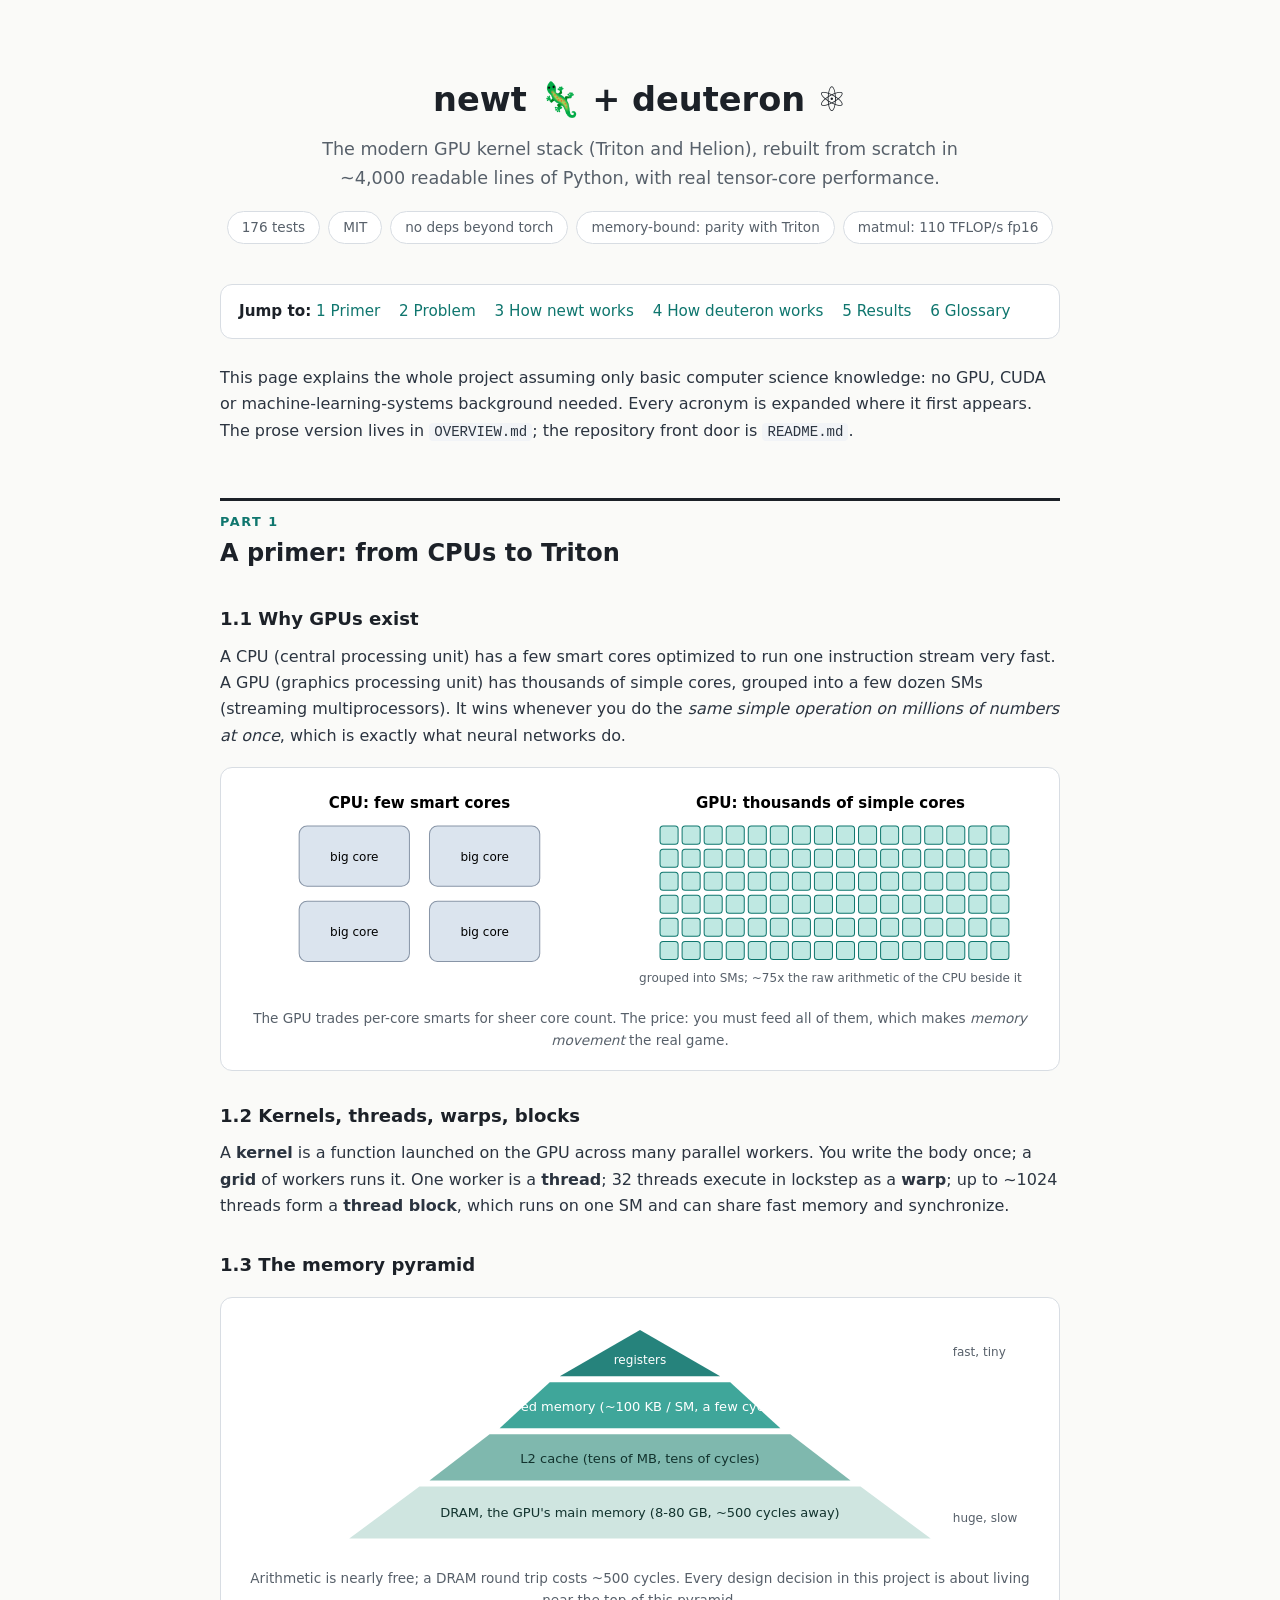
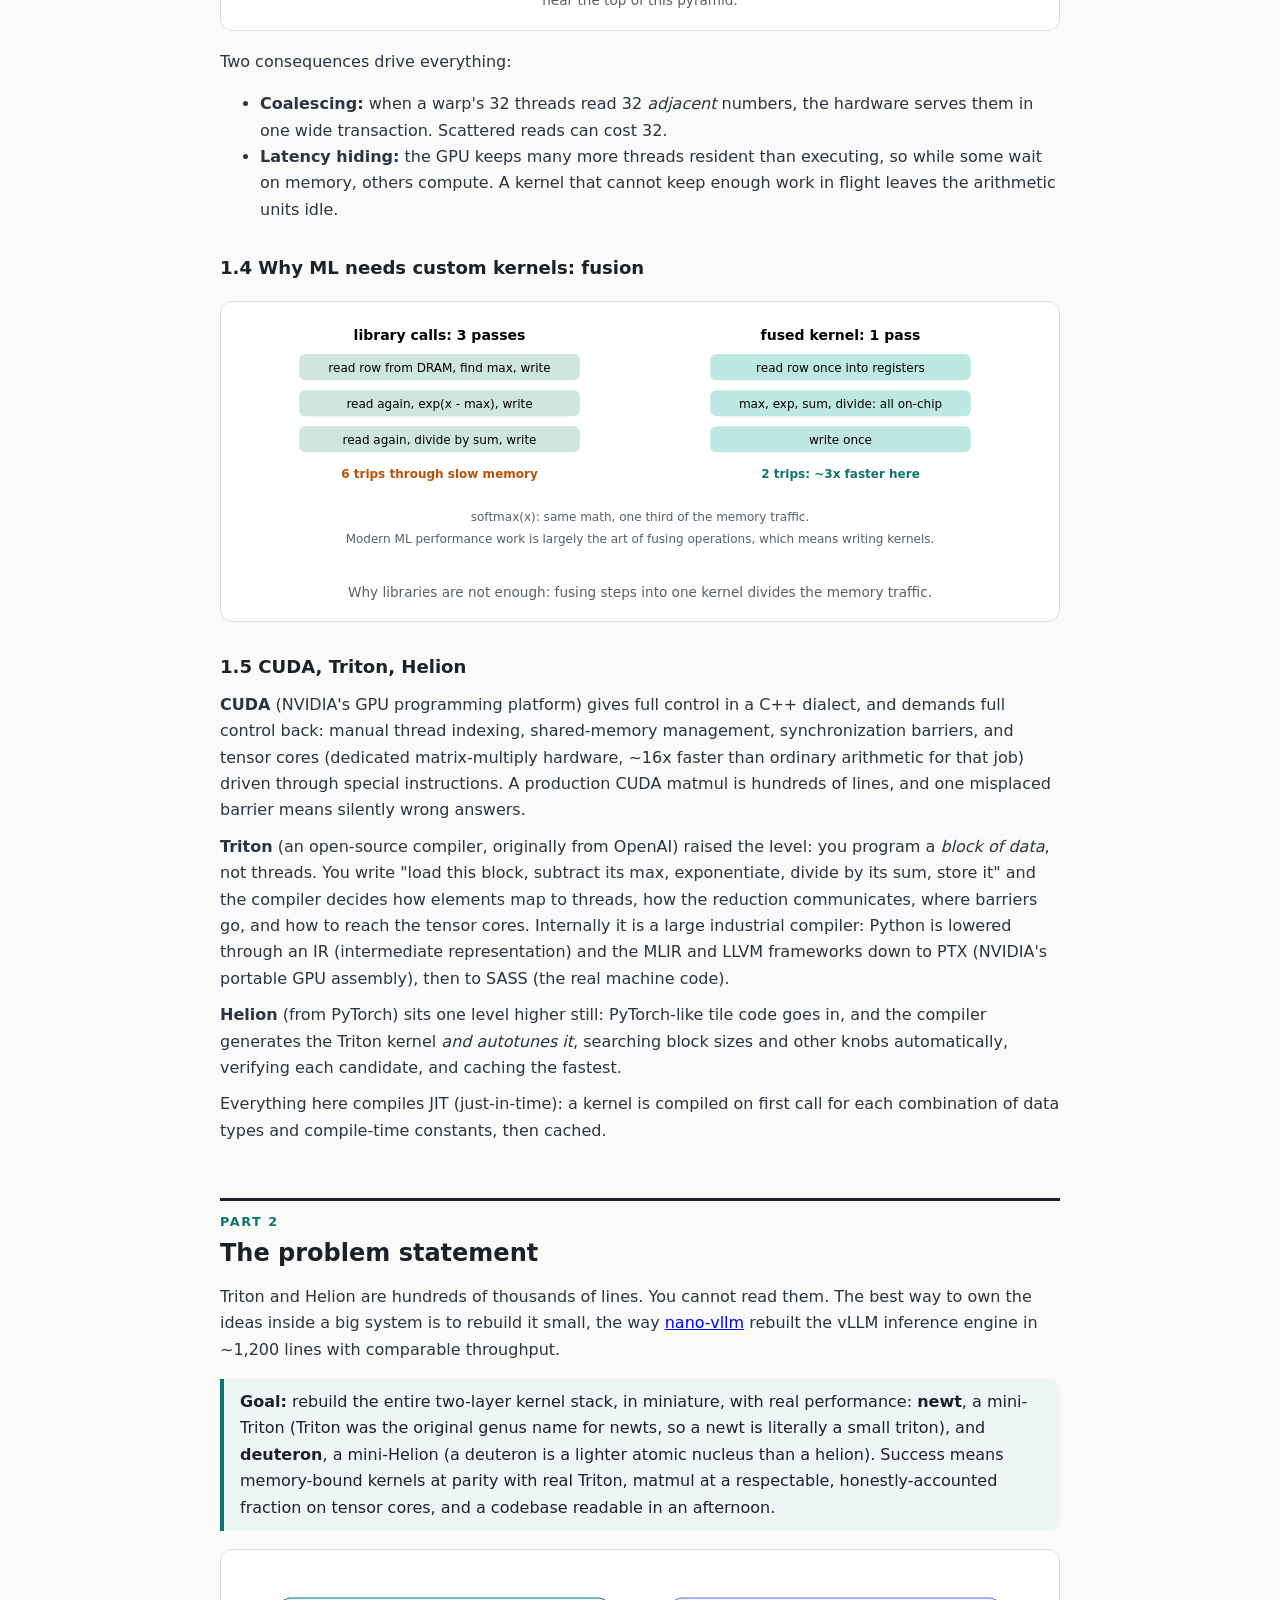
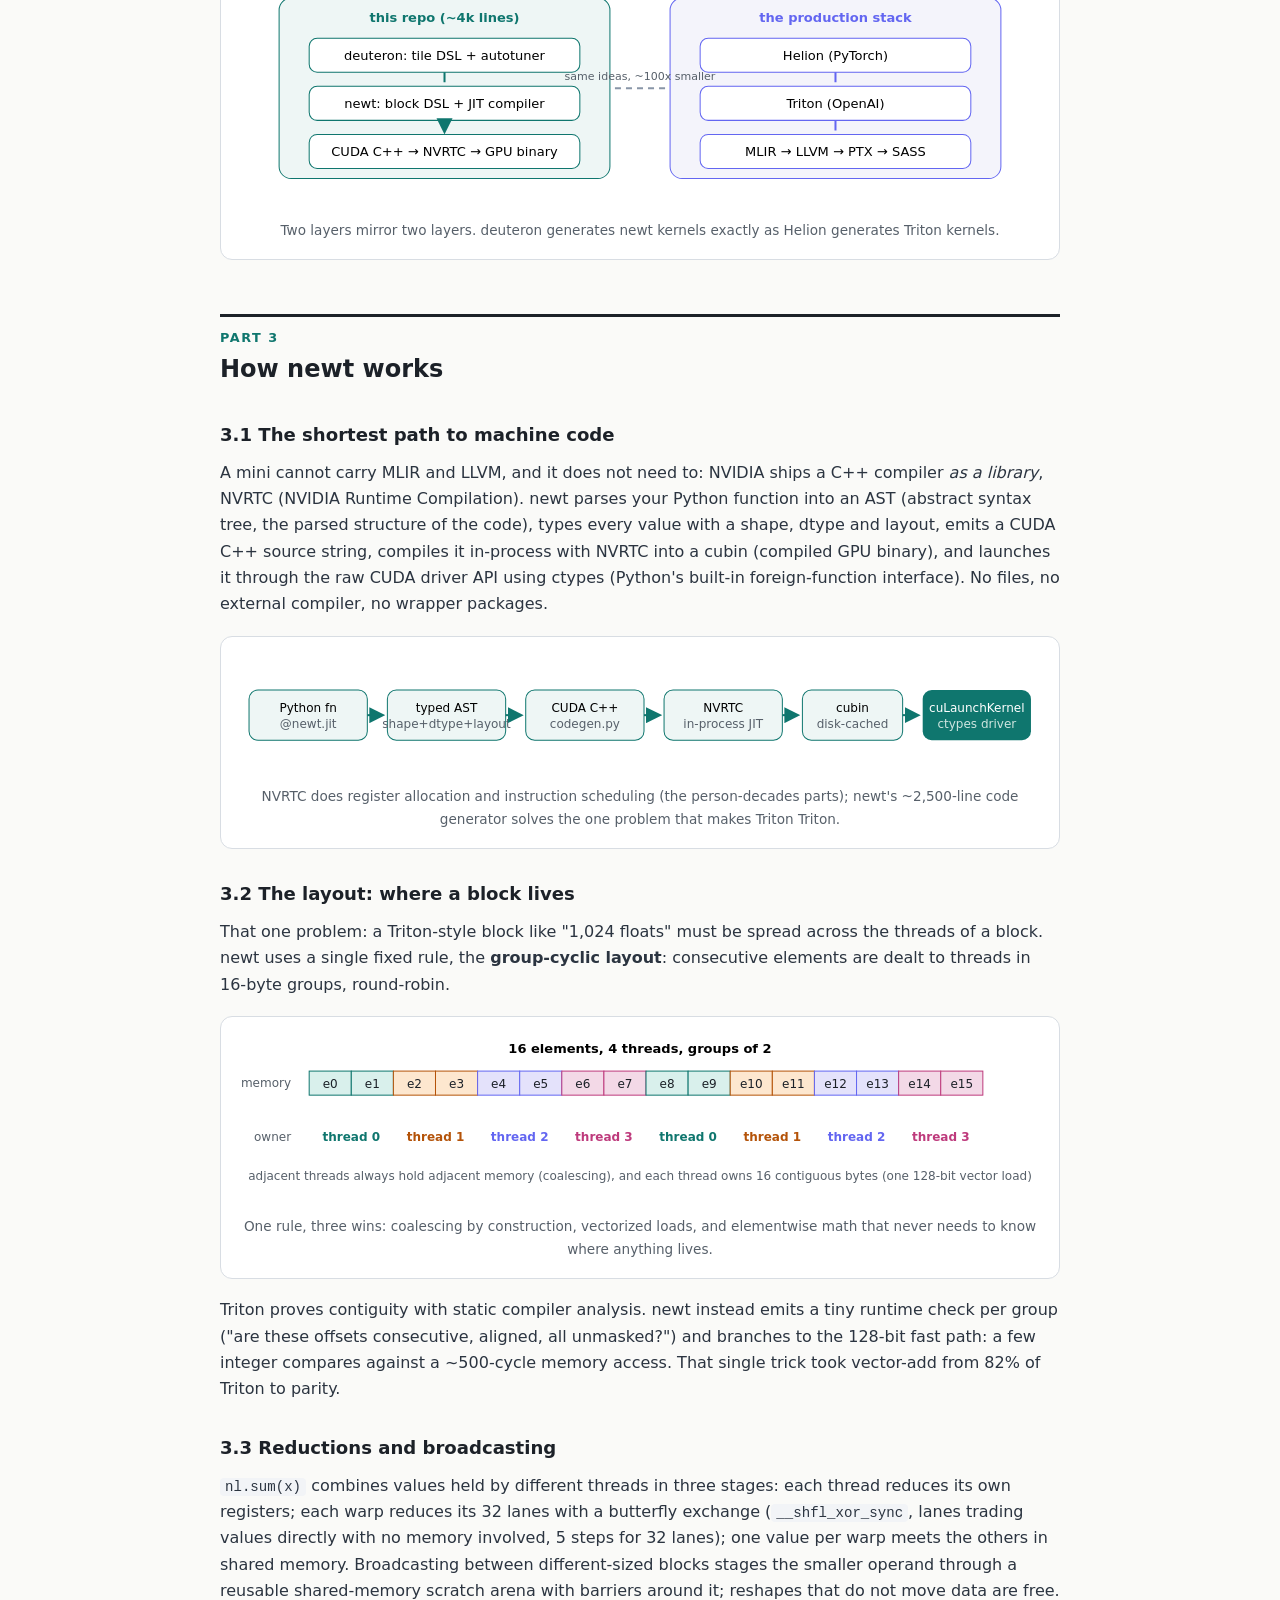
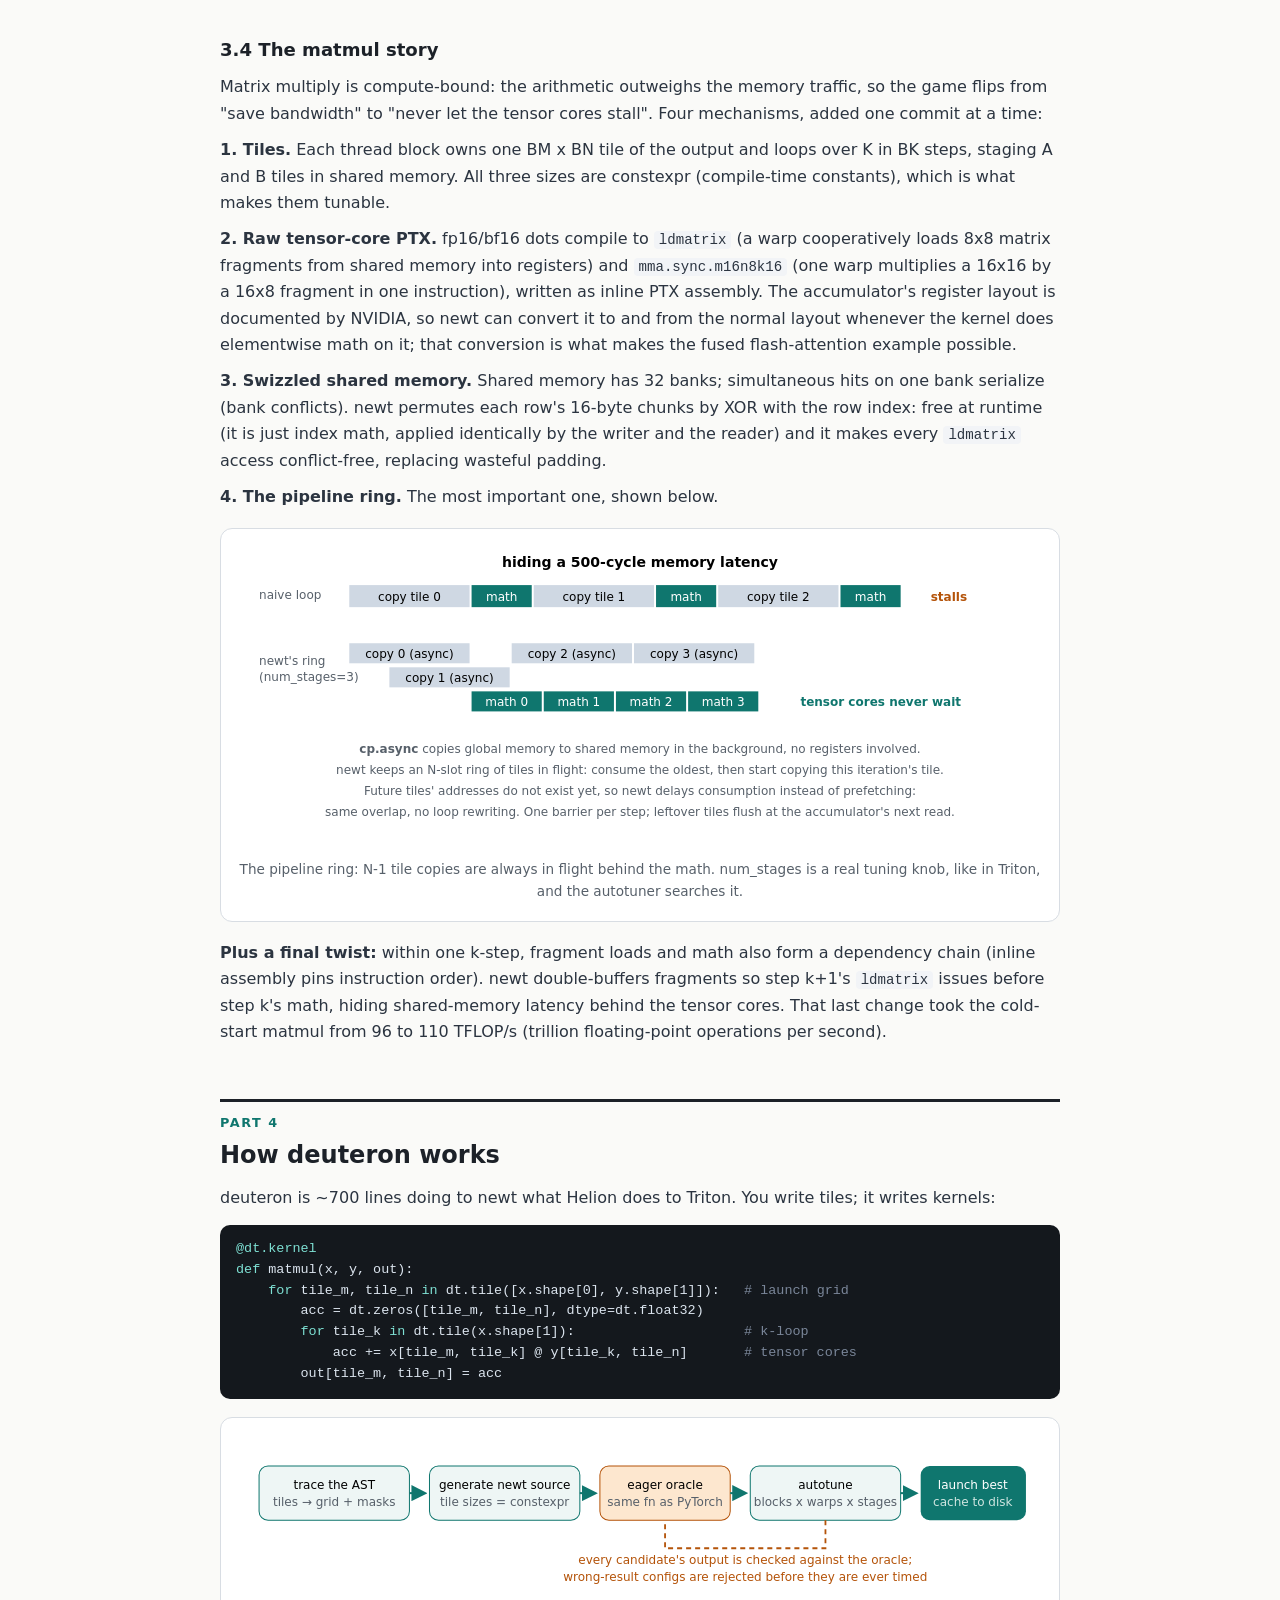
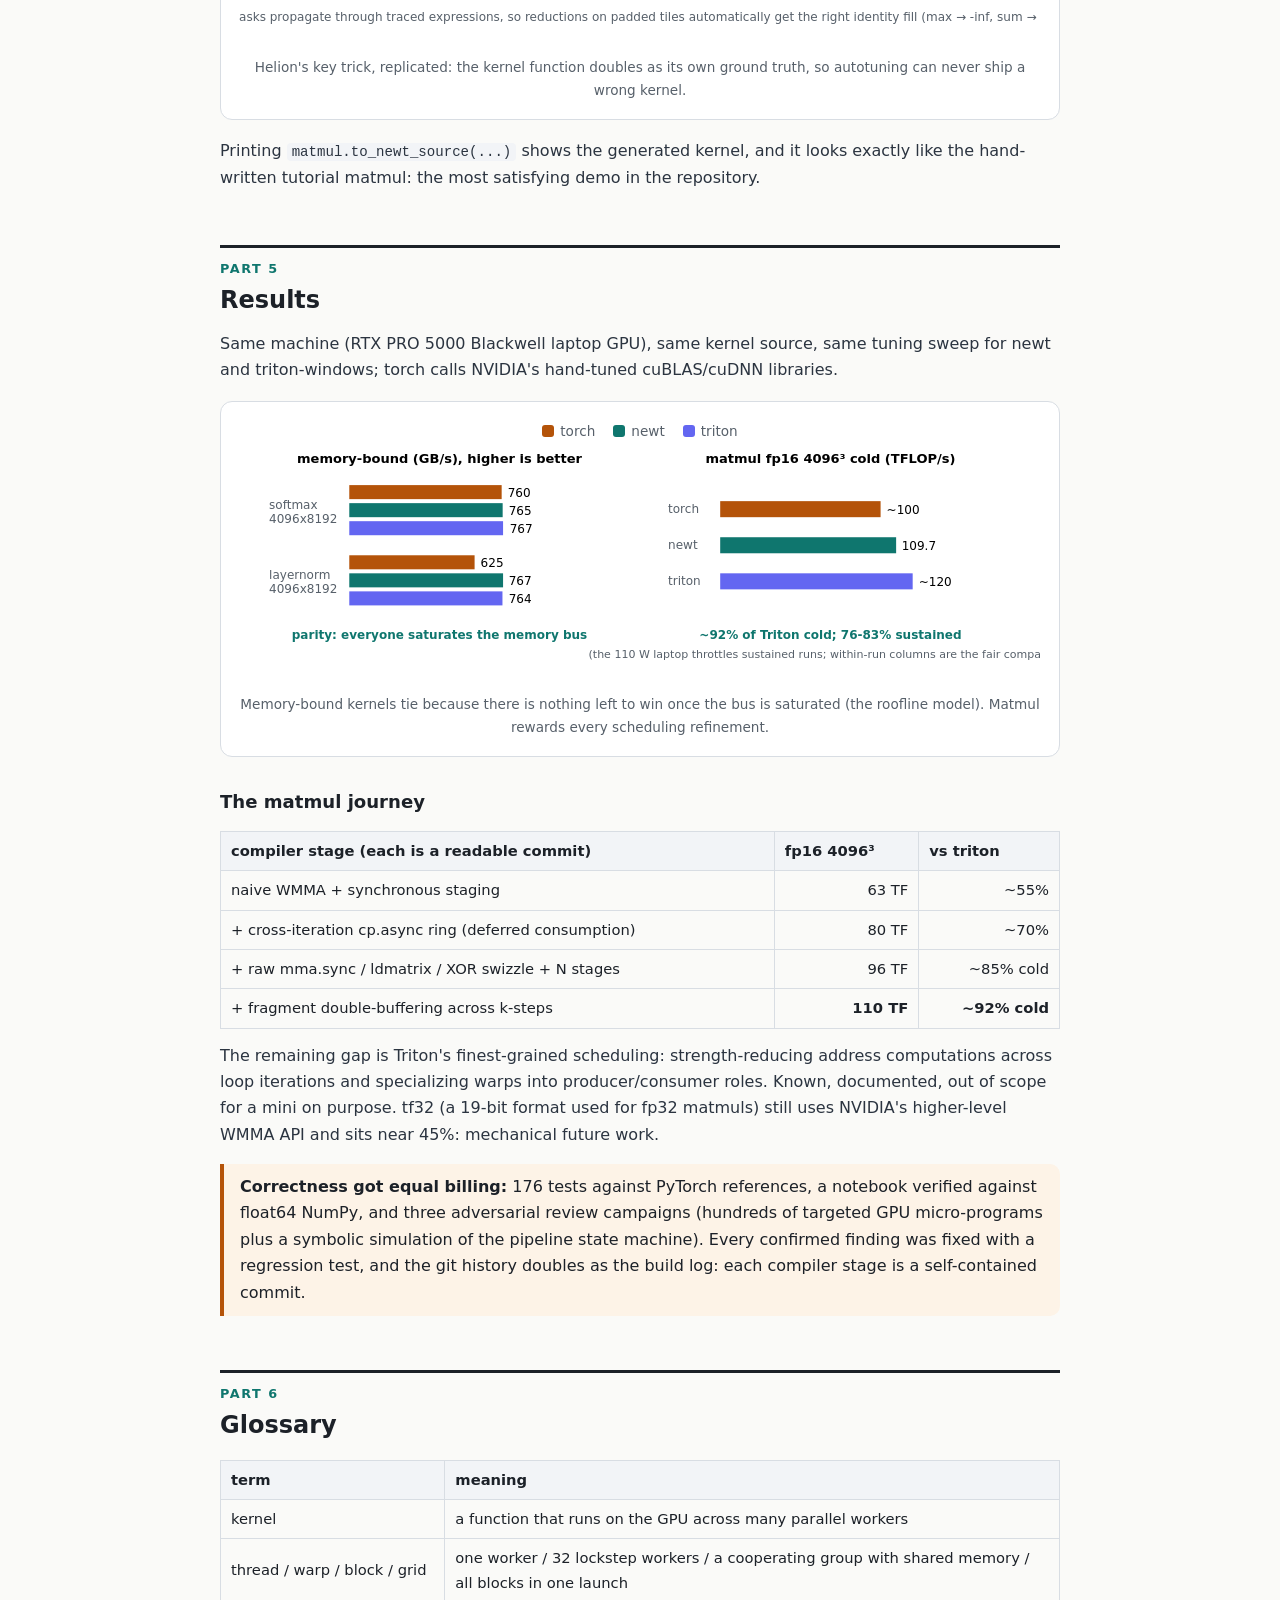
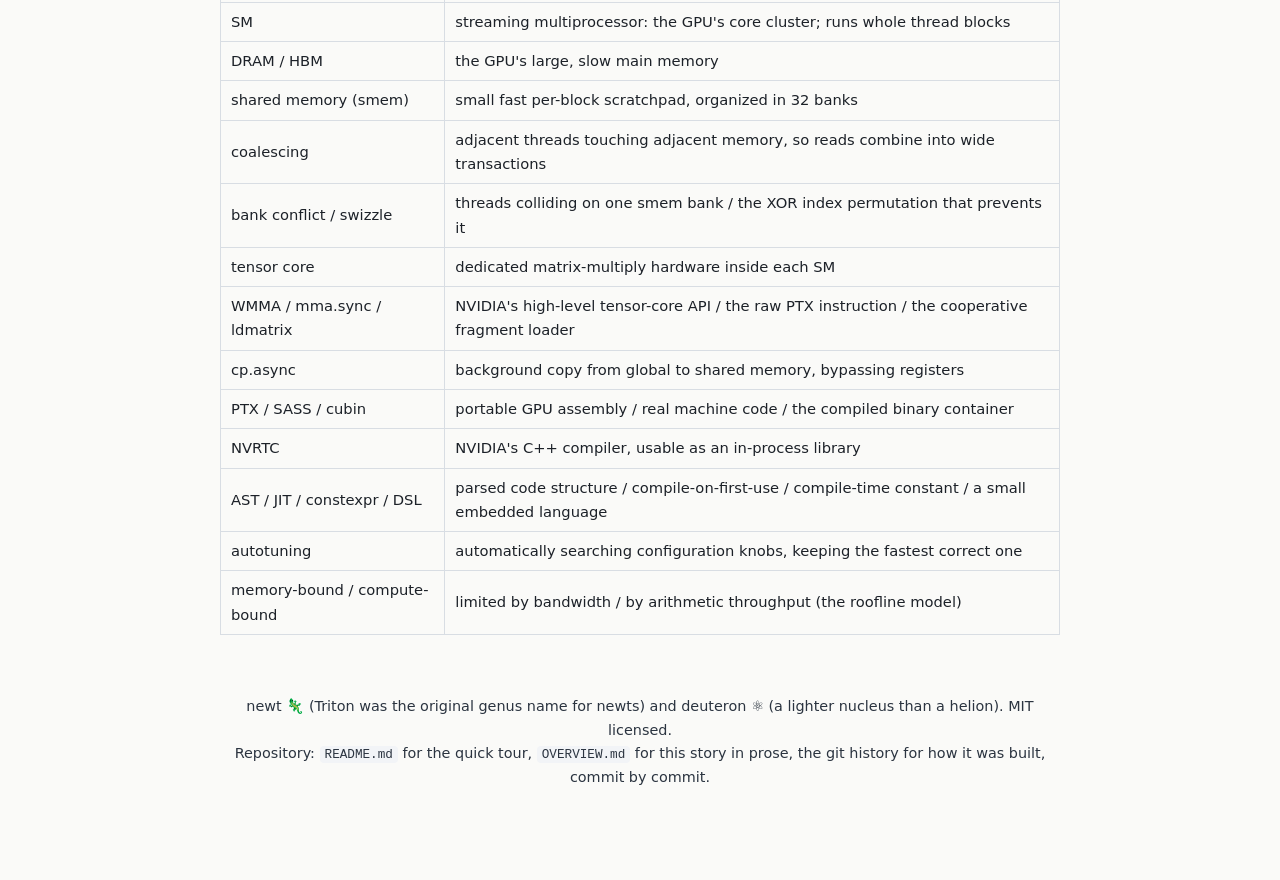
==== commit 69dfb07e: "Cleanup for the public release PLAN.md refreshed (milestones now cover the full performance push), d" ====
--- a/OVERVIEW.html
+++ b/OVERVIEW.html
@@ -537,8 +537,8 @@
 notebook verified against float64 NumPy, and three adversarial review
 campaigns (hundreds of targeted GPU micro-programs plus a symbolic simulation
 of the pipeline state machine). Every confirmed finding was fixed with a
-regression test; the full build log, including every bug and its root cause,
-is in <code>LOG.md</code>.
+regression test, and the git history doubles as the build log: each compiler
+stage is a self-contained commit.
 </div>
 
 <!-- ============================ GLOSSARY ============================ -->
@@ -566,7 +566,7 @@
   <p>newt 🦎 (Triton was the original genus name for newts) and deuteron ⚛
   (a lighter nucleus than a helion). MIT licensed.<br>
   Repository: <code>README.md</code> for the quick tour, <code>OVERVIEW.md</code> for this story in
-  prose, <code>LOG.md</code> for the full build history.</p>
+  prose, the git history for how it was built, commit by commit.</p>
 </footer>
 
 </div>
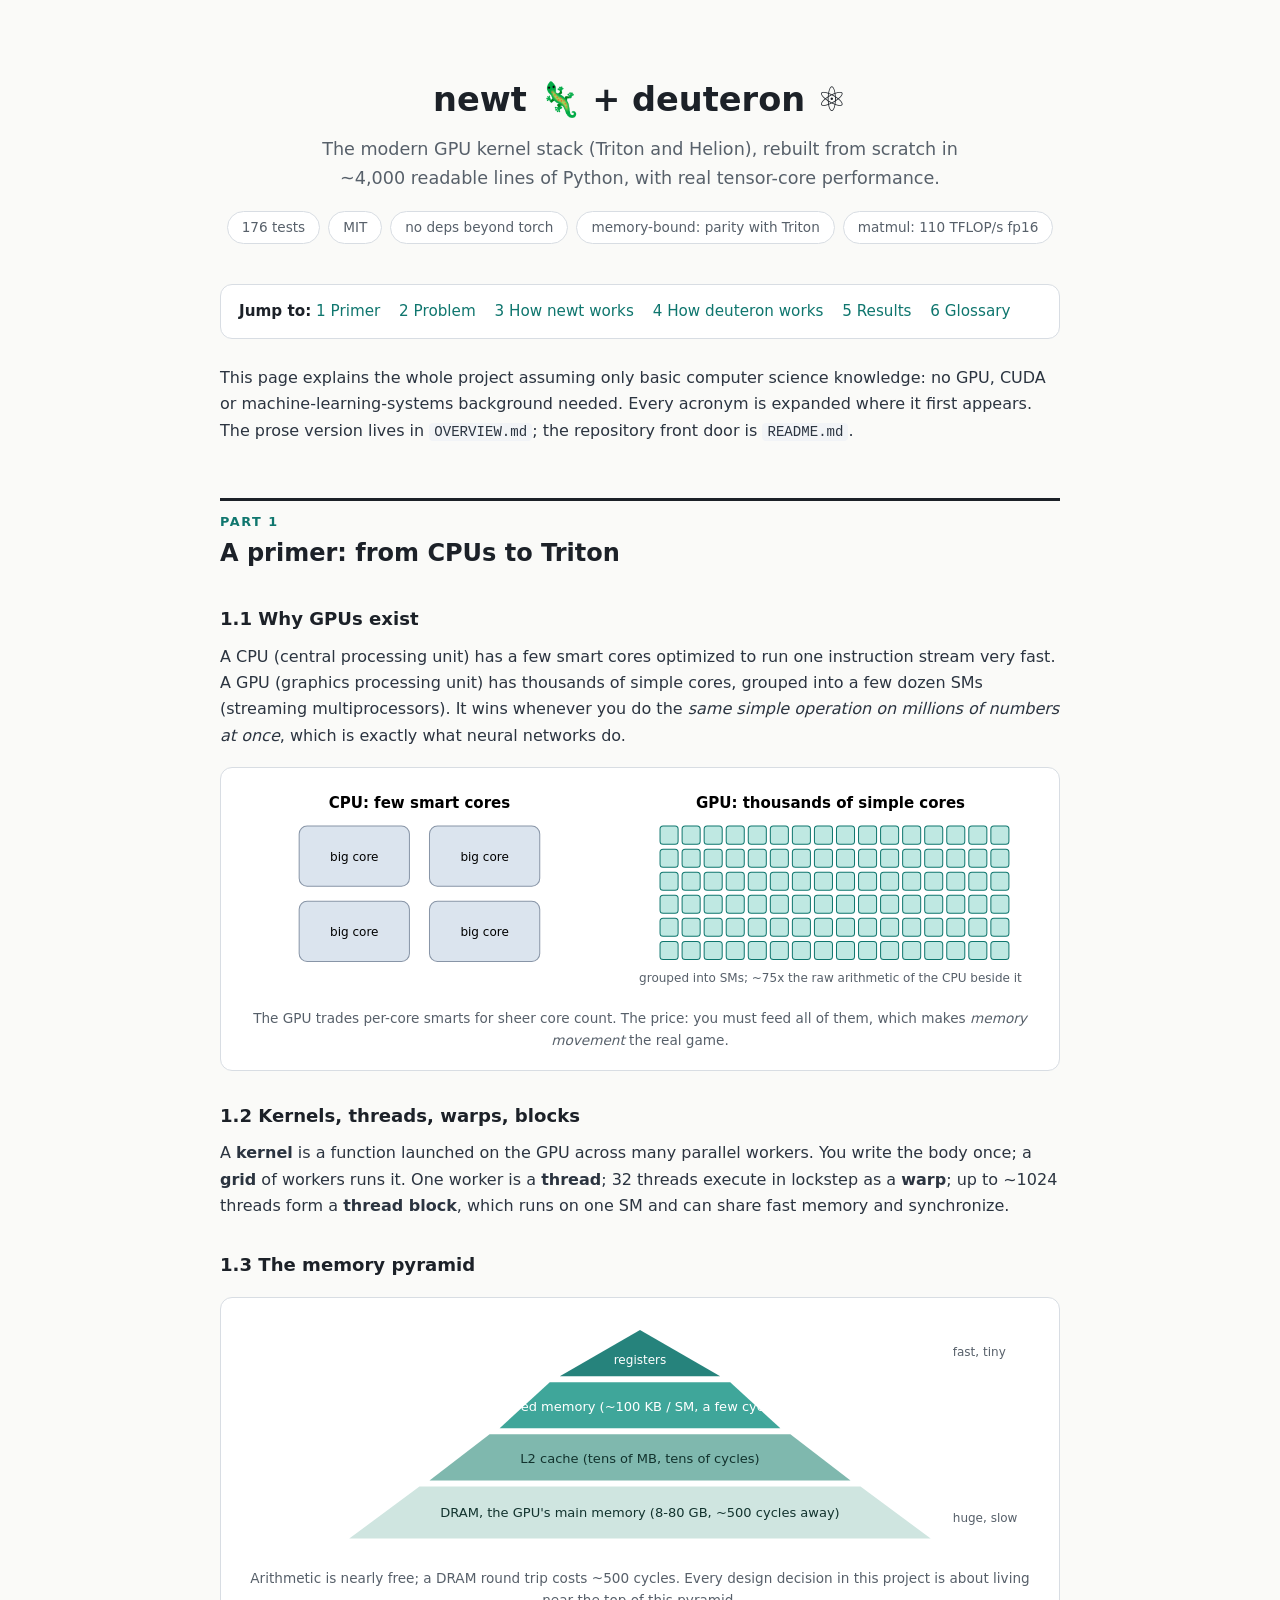
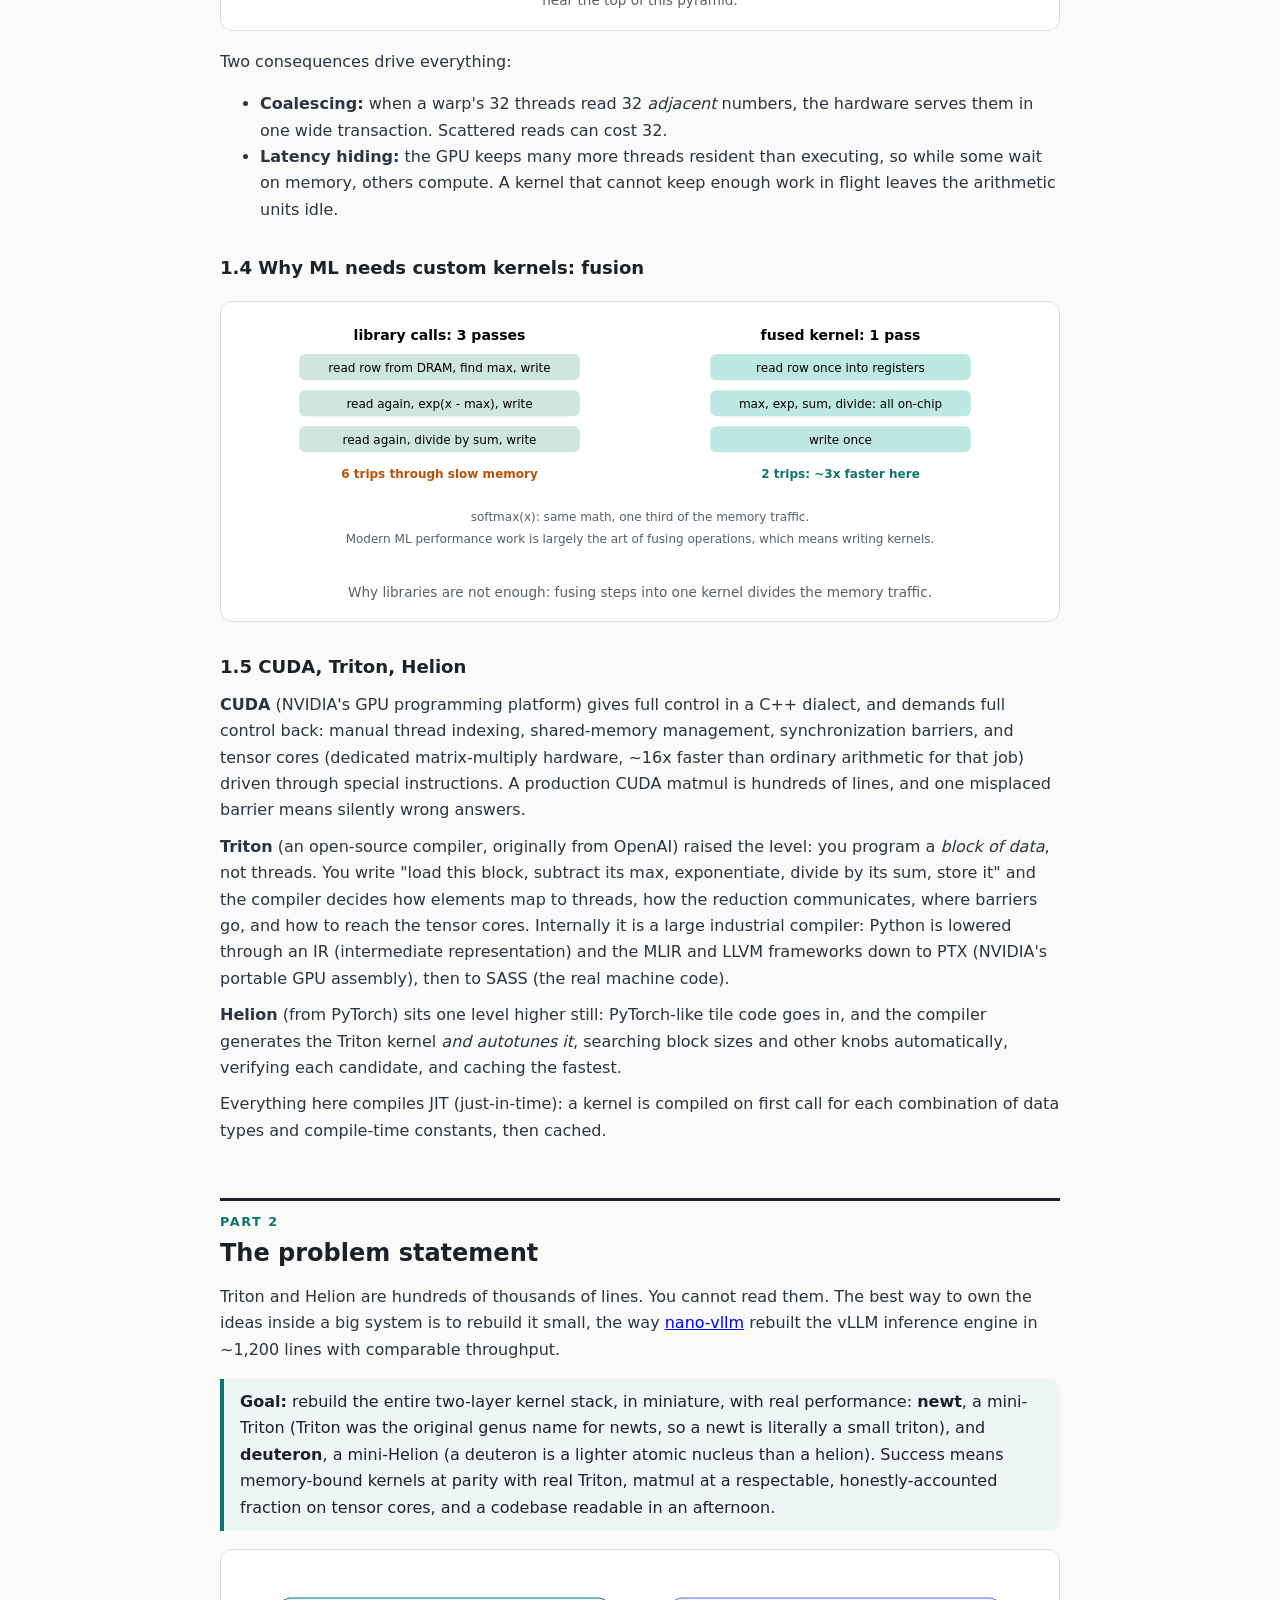
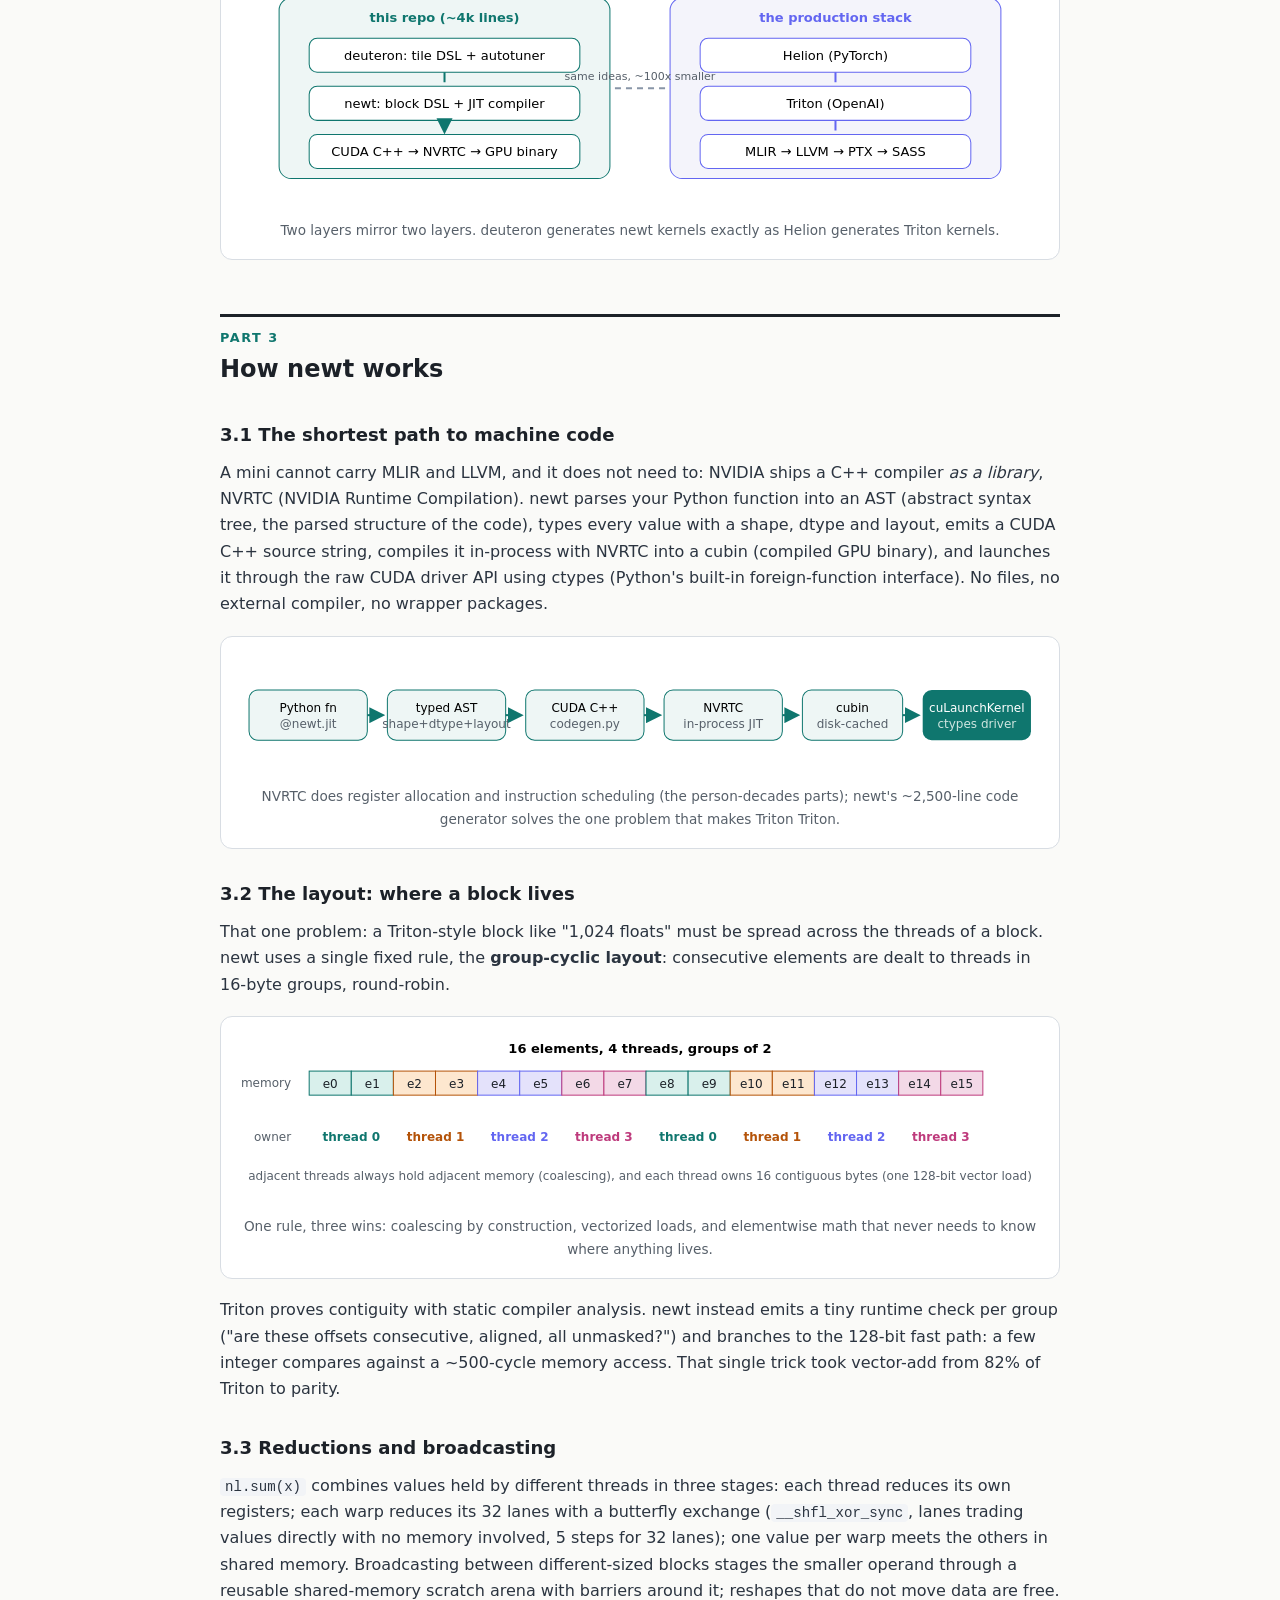
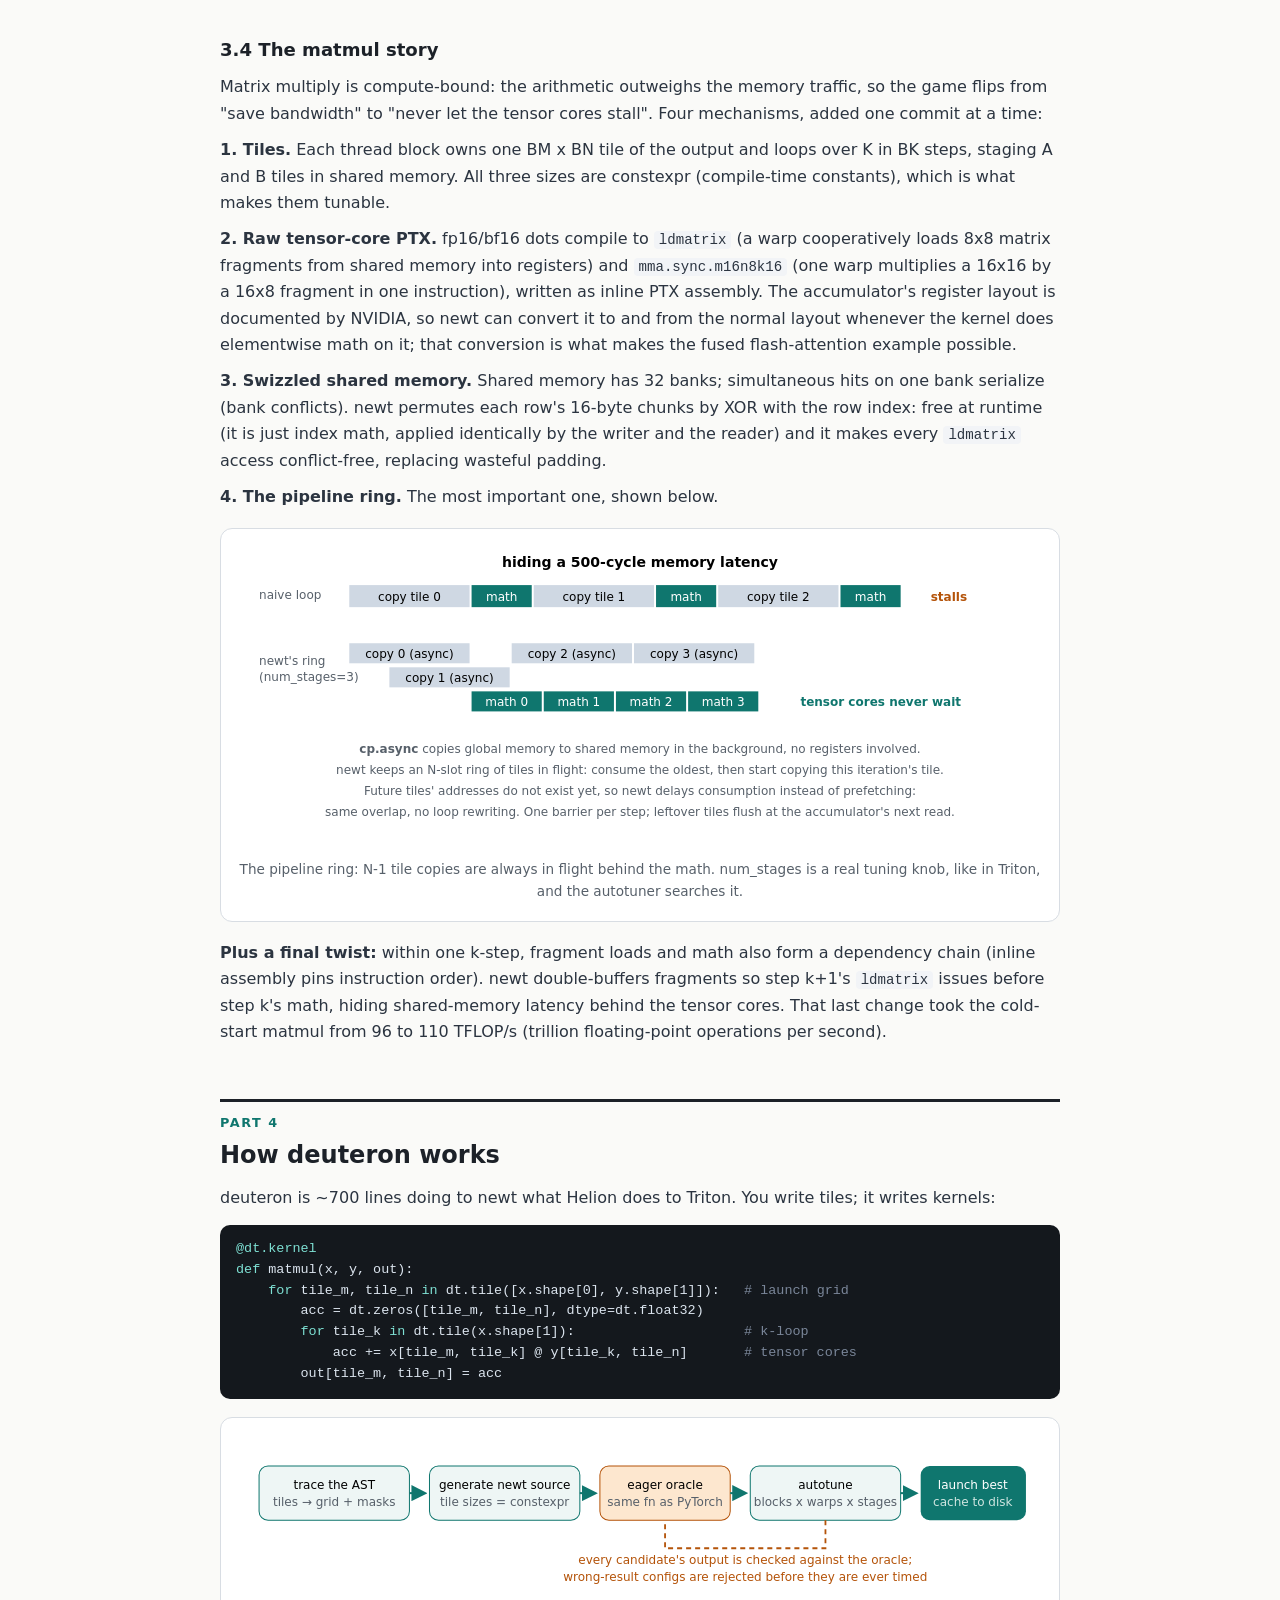
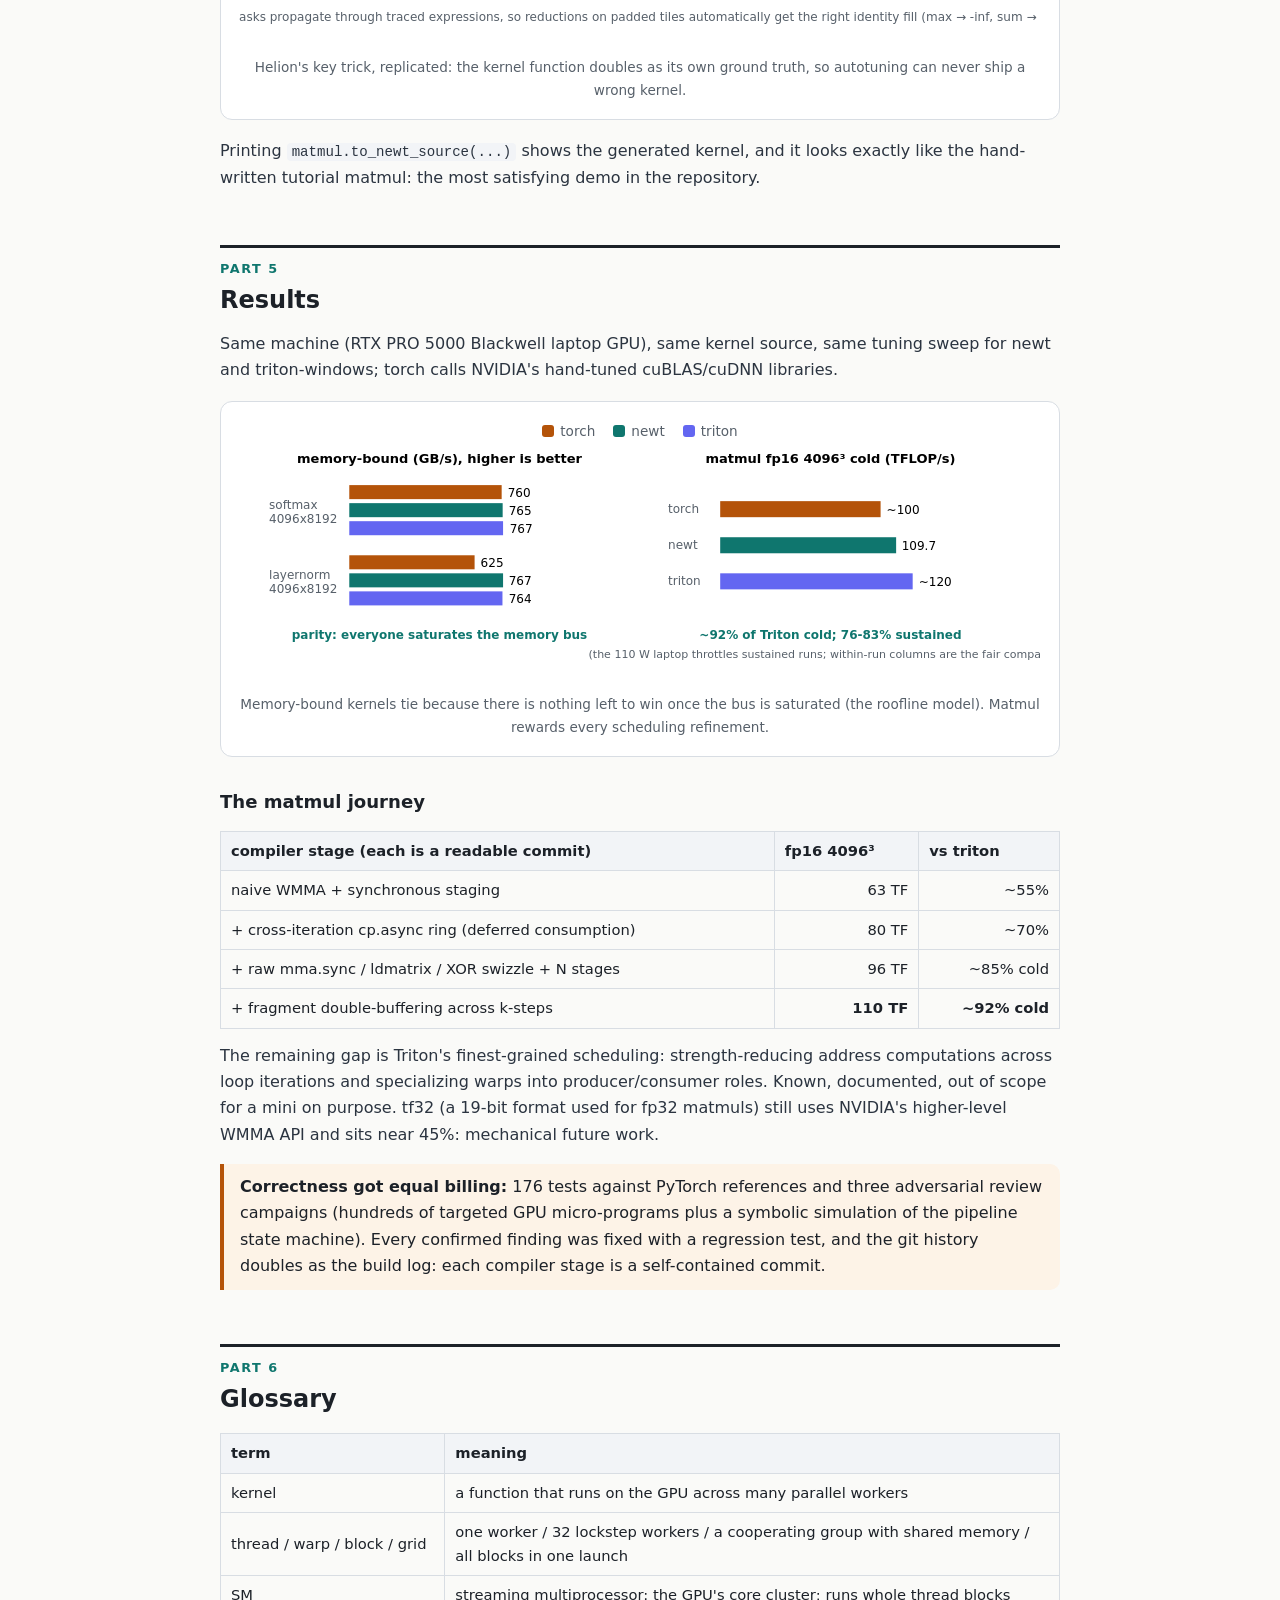
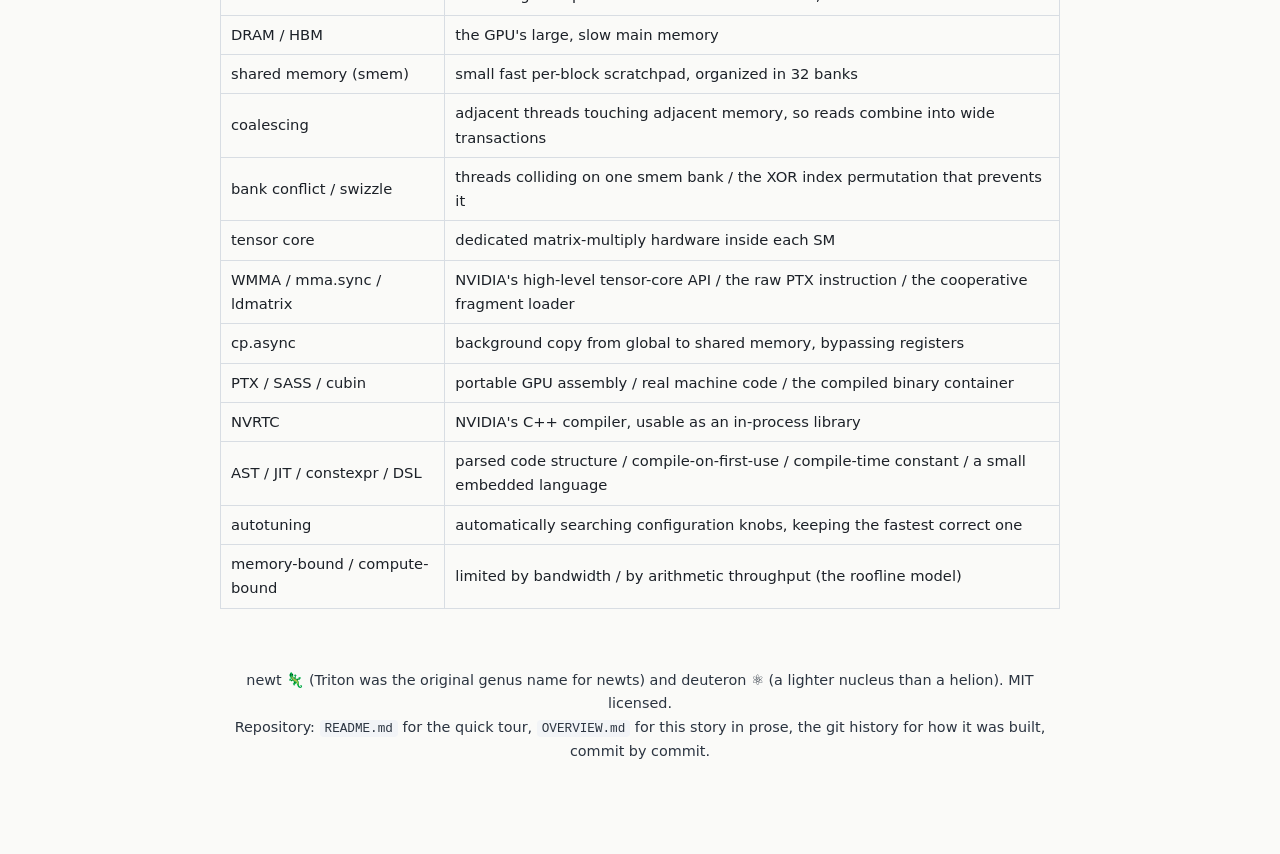
==== commit 865d97ff: "Docs: drop references to local-only files" ====
--- a/OVERVIEW.html
+++ b/OVERVIEW.html
@@ -533,10 +533,9 @@
 higher-level WMMA API and sits near 45%: mechanical future work.</p>
 
 <div class="callout warn">
-<strong>Correctness got equal billing:</strong> 176 tests against PyTorch references, a
-notebook verified against float64 NumPy, and three adversarial review
-campaigns (hundreds of targeted GPU micro-programs plus a symbolic simulation
-of the pipeline state machine). Every confirmed finding was fixed with a
+<strong>Correctness got equal billing:</strong> 176 tests against PyTorch references and
+three adversarial review campaigns (hundreds of targeted GPU micro-programs
+plus a symbolic simulation of the pipeline state machine). Every confirmed finding was fixed with a
 regression test, and the git history doubles as the build log: each compiler
 stage is a self-contained commit.
 </div>
